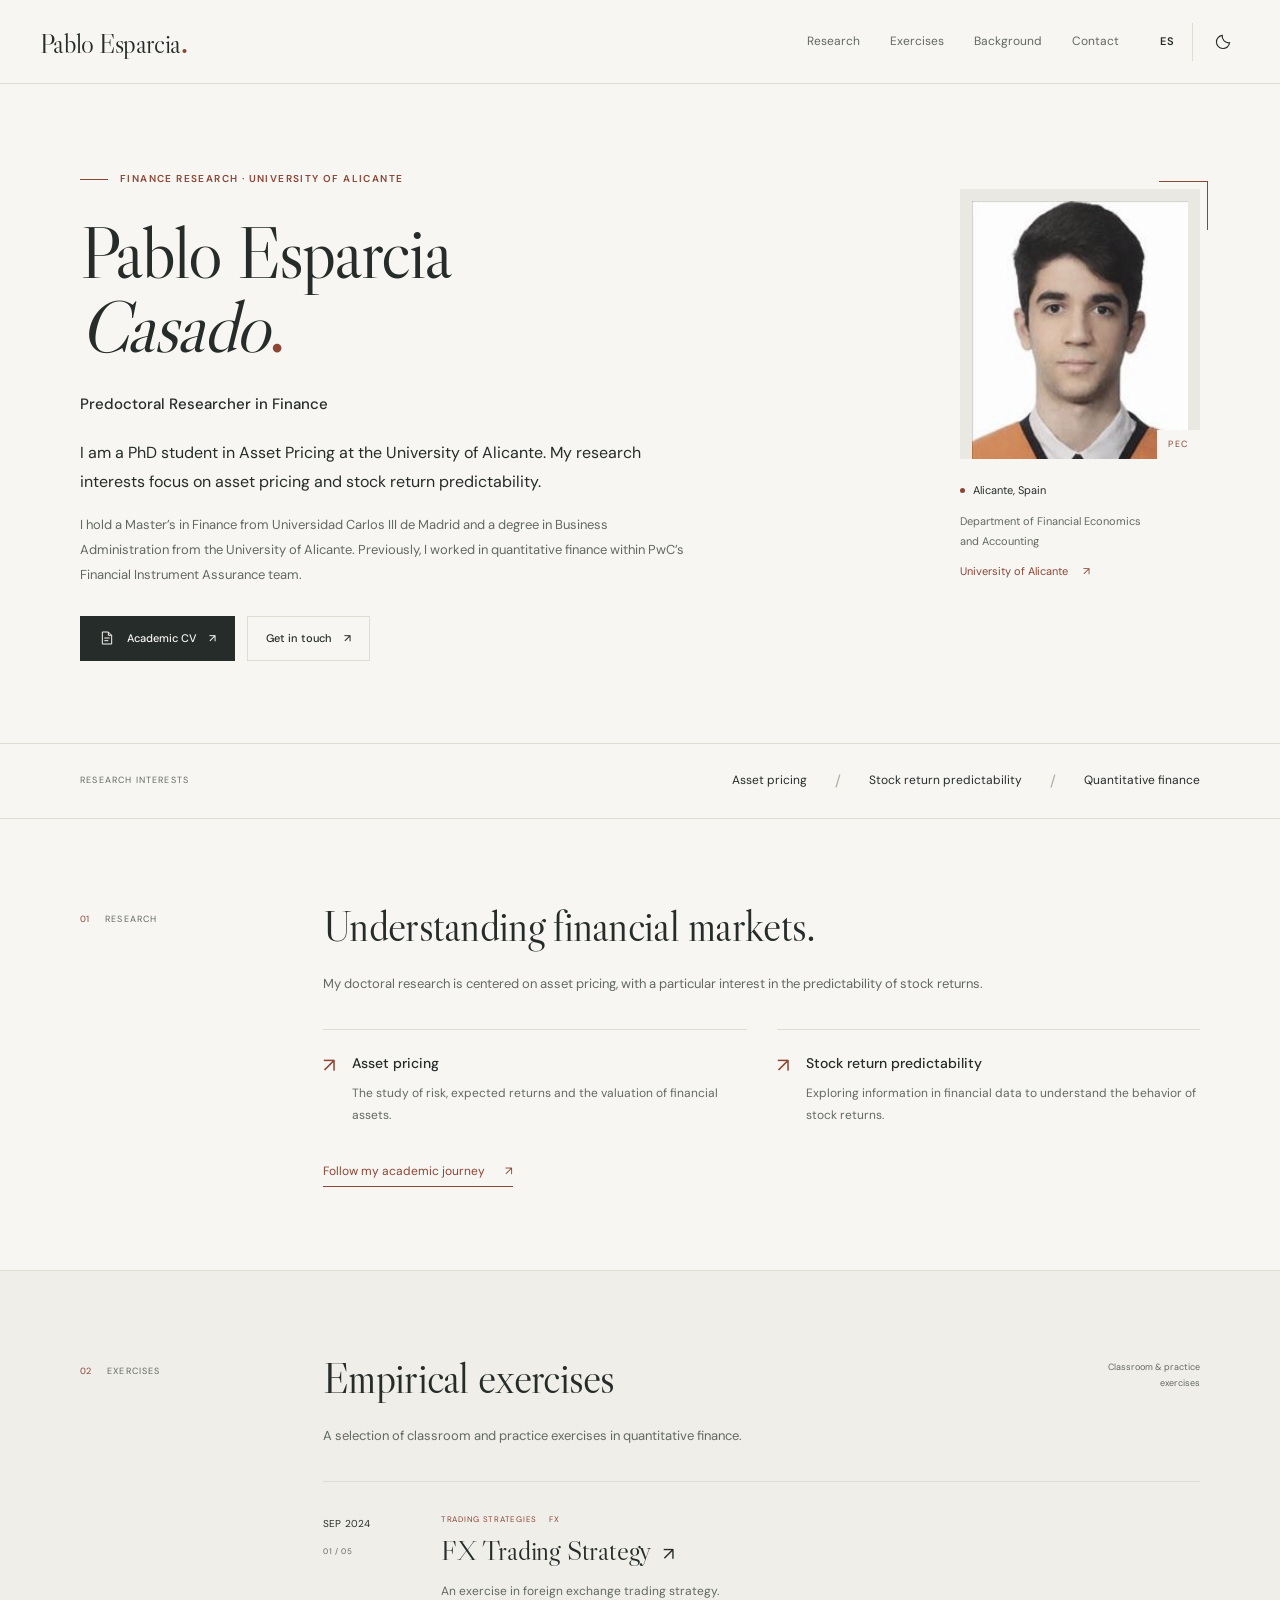
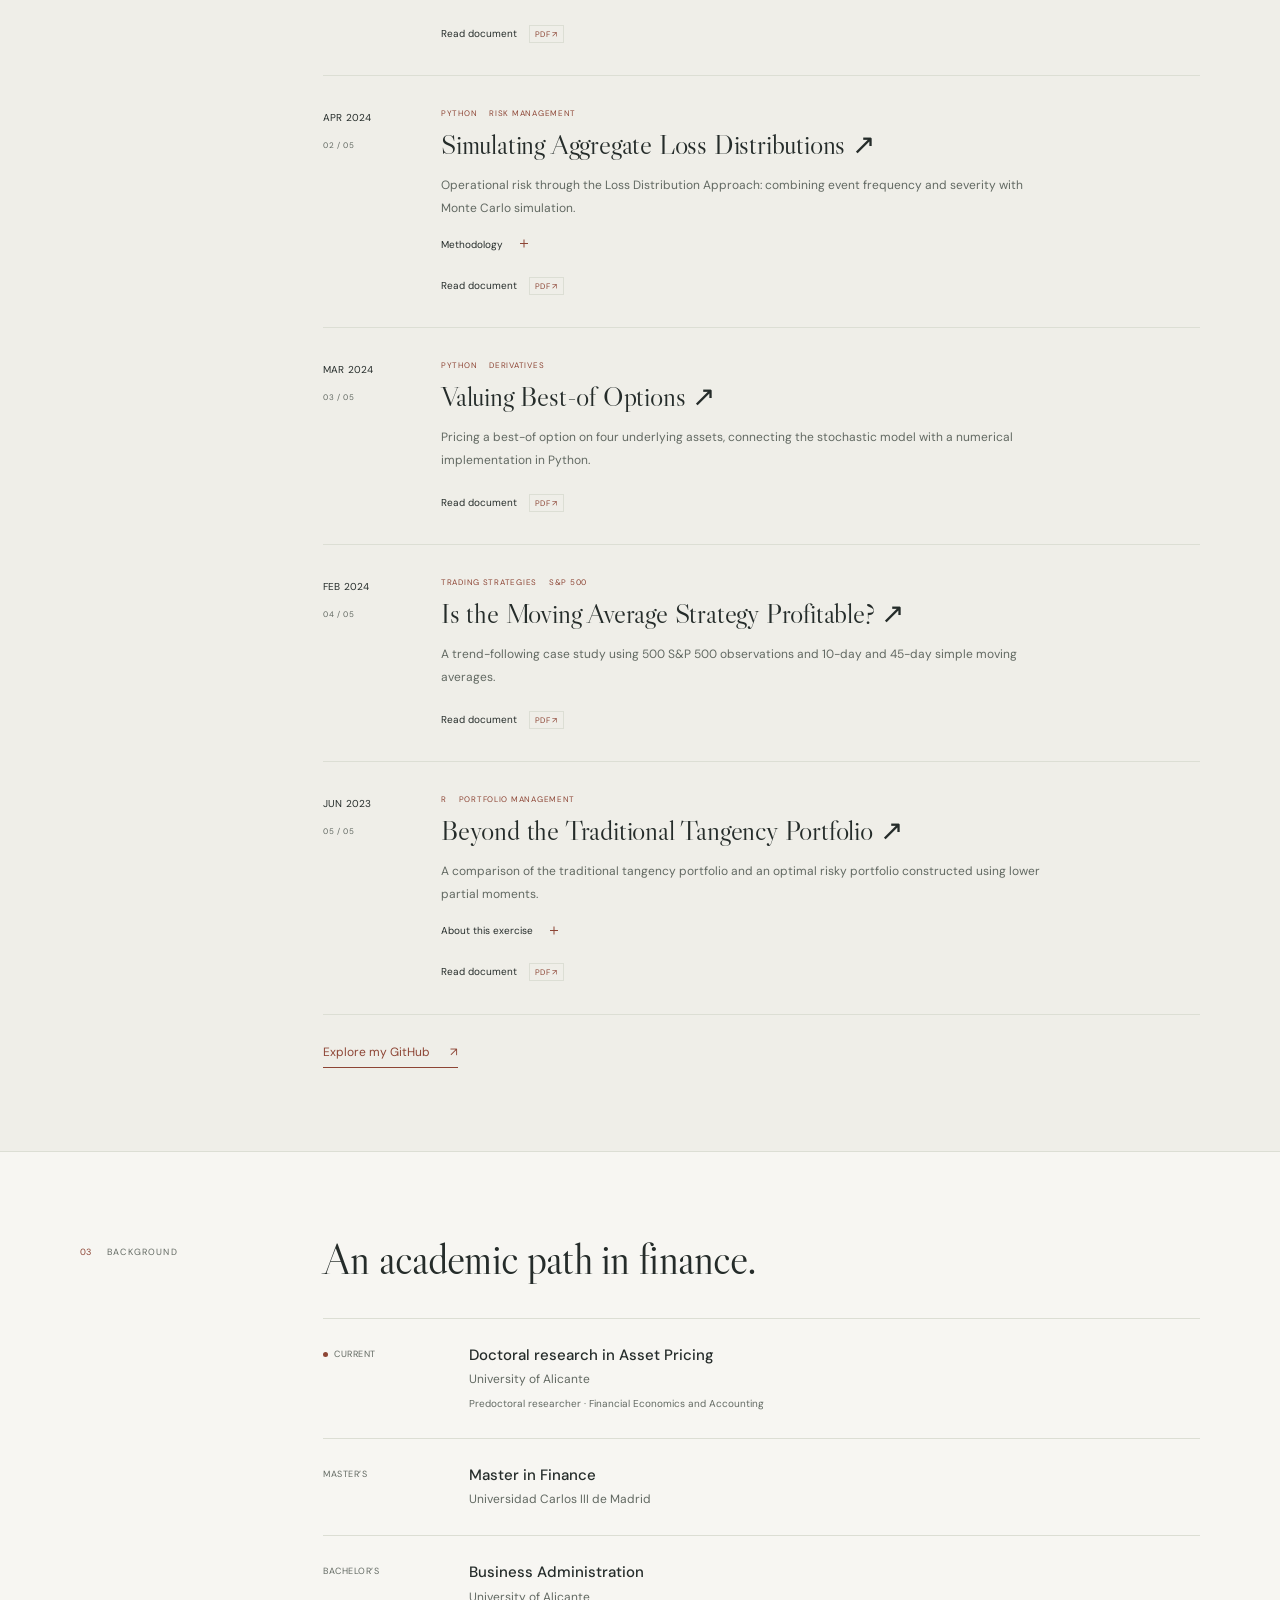
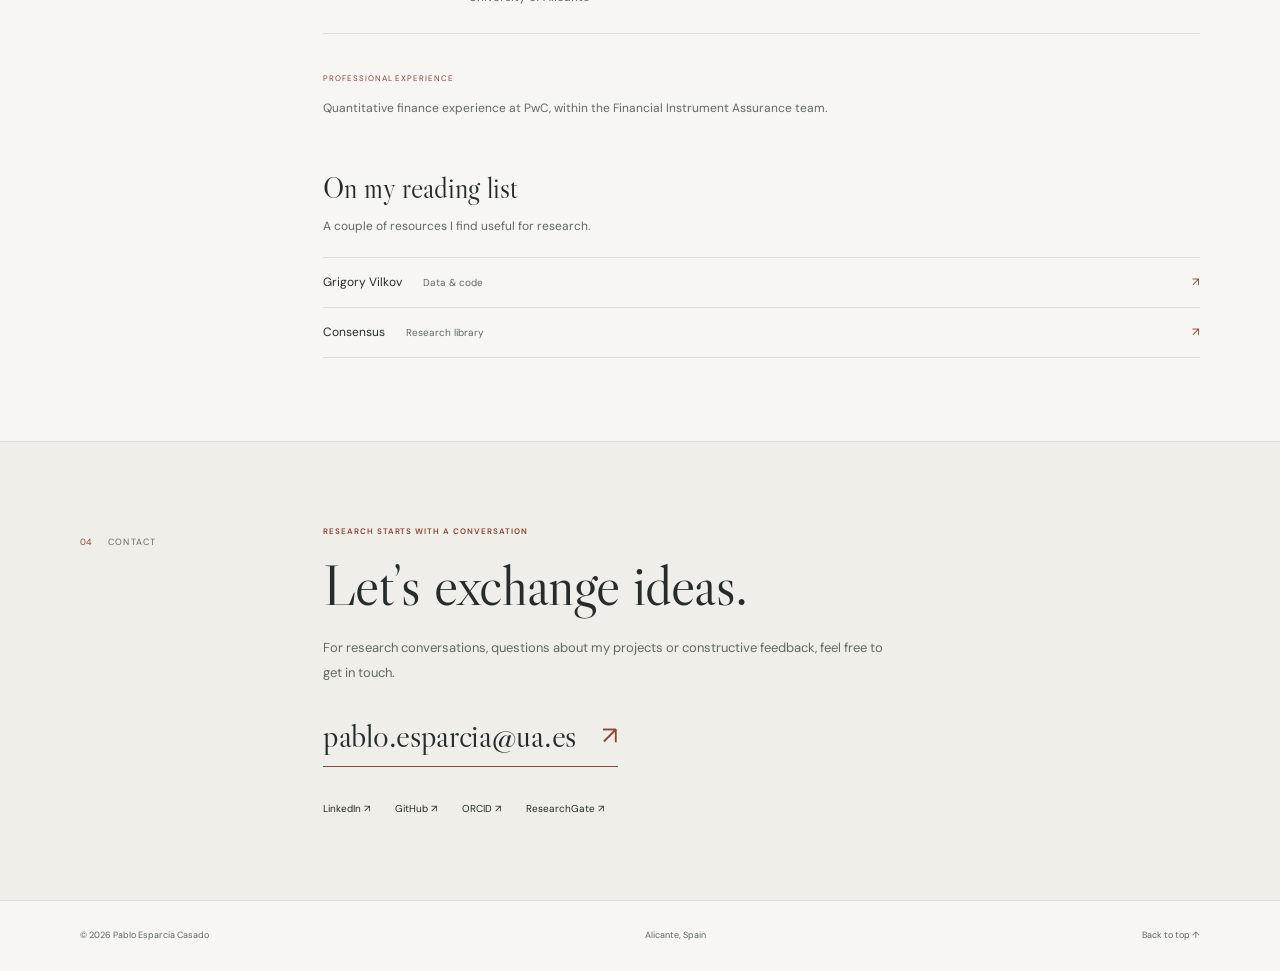
==== index.html @ 477e4de1 "Add academic website with empirical classroom and practice exercises" ====
<!doctype html>
<html lang="en">
<head>
  <meta charset="utf-8">
  <meta name="viewport" content="width=device-width, initial-scale=1">
  <meta name="theme-color" content="#f7f6f2">
  <title>Pablo Esparcia Casado · Finance Research</title>
  <meta name="description" content="Pablo Esparcia Casado, predoctoral researcher at the University of Alicante. Asset pricing, stock return predictability and quantitative finance.">
  <meta property="og:title" content="Pablo Esparcia Casado · Finance Research">
  <meta property="og:description" content="Research, empirical exercises and academic background in asset pricing and quantitative finance.">
  <meta property="og:type" content="website">
  <link rel="icon" href="./assets/favicon.svg" type="image/svg+xml">
  <link rel="stylesheet" href="./styles.css">
  <script src="./app.js" defer></script>
</head>
<body>
  <a class="skip-link" href="#main" data-i18n="skip">Skip to content</a>
  <header class="site-header">
    <div class="header-inner">
      <a class="wordmark" href="#about" aria-label="Pablo Esparcia Casado, home">Pablo Esparcia<span class="accent">.</span></a>
      <nav aria-label="Main navigation" class="desktop-nav">
        <a href="#research" data-i18n="navResearch">Research</a>
        <a href="#projects" data-i18n="navProjects">Exercises</a>
        <a href="#background" data-i18n="navBackground">Background</a>
        <a href="#contact" data-i18n="navContact">Contact</a>
      </nav>
      <div class="header-tools">
        <button class="language-button" id="language-toggle" type="button" aria-label="Cambiar a español">ES</button>
        <button class="theme-button" id="theme-toggle" type="button" aria-label="Switch to dark theme" aria-pressed="false"><svg viewBox="0 0 24 24" width="18" height="18" fill="none" stroke="currentColor" stroke-width="1.5" aria-hidden="true"><path d="M20.8 13a8.7 8.7 0 0 1-9.8-9.8A8.8 8.8 0 1 0 20.8 13Z"/></svg></button>
        <button class="menu-toggle" type="button" aria-expanded="false" aria-controls="mobile-nav" aria-label="Open navigation"><span></span><span></span></button>
      </div>
    </div>
    <nav class="mobile-nav" id="mobile-nav" aria-label="Mobile navigation" hidden>
      <a href="#research" data-i18n="navResearch">Research</a><a href="#projects" data-i18n="navProjects">Exercises</a><a href="#background" data-i18n="navBackground">Background</a><a href="#contact" data-i18n="navContact">Contact</a>
    </nav>
  </header>
  <main id="main">
    <section class="hero container" id="about" aria-labelledby="hero-title">
      <div class="hero-copy">
        <p class="eyebrow"><span class="tiny-line"></span><span data-i18n="heroLabel">FINANCE RESEARCH · UNIVERSITY OF ALICANTE</span></p>
        <h1 id="hero-title">Pablo Esparcia<br><em>Casado</em><span class="accent">.</span></h1>
        <p class="hero-role" data-i18n="heroRole">Predoctoral Researcher in Finance</p>
        <p class="hero-intro" data-i18n="heroIntro">I am a PhD student in Asset Pricing at the University of Alicante. My research interests focus on asset pricing and stock return predictability.</p>
        <p class="hero-secondary" data-i18n="heroSecondary">I hold a Master’s in Finance from Universidad Carlos III de Madrid and a degree in Business Administration from the University of Alicante. Previously, I worked in quantitative finance within PwC’s Financial Instrument Assurance team.</p>
        <div class="hero-actions">
          <a class="button button-primary" href="./cv.html"><svg viewBox="0 0 24 24" width="16" height="16" fill="none" stroke="currentColor" stroke-width="1.5" aria-hidden="true"><path d="M14 3H5v18h14V8Z"/><path d="M14 3v5h5M8 12h8M8 16h6"/></svg><span data-i18n="cvButton">Academic CV</span><span aria-hidden="true">↗</span></a>
          <a class="button button-outline" href="mailto:pablo.esparcia@ua.es"><span data-i18n="emailButton">Get in touch</span><span aria-hidden="true">↗</span></a>
        </div>
      </div>
      <aside class="hero-profile" aria-label="Profile photograph and affiliation">
        <div class="portrait-frame"><img src="./assets/portrait.jpg" alt="Pablo Esparcia Casado" width="197" height="240" fetchpriority="high"><span class="portrait-corner" aria-hidden="true">PEC</span></div>
        <div class="profile-caption"><span class="location-dot" aria-hidden="true"></span><span data-i18n="location">Alicante, Spain</span></div>
        <p class="affiliation" data-i18n="affiliation">Department of Financial Economics<br>and Accounting</p>
        <a class="text-link institution" href="https://cvnet.cpd.ua.es/curriculum-breve/en/esparcia-casado-pablo/363036" target="_blank" rel="noopener noreferrer"><span data-i18n="university">University of Alicante</span> <span aria-hidden="true">↗</span></a>
      </aside>
    </section>
    <div class="interest-strip"><div class="container interests"><span class="strip-label" data-i18n="interestsLabel">RESEARCH INTERESTS</span><span data-i18n="interestOne">Asset pricing</span><span class="strip-divider" aria-hidden="true">/</span><span data-i18n="interestTwo">Stock return predictability</span><span class="strip-divider" aria-hidden="true">/</span><span data-i18n="interestThree">Quantitative finance</span></div></div>
    <section class="section container research-section" id="research" aria-labelledby="research-title">
      <div class="section-label"><span class="section-number">01</span><span data-i18n="researchLabel">RESEARCH</span></div>
      <div class="section-content">
        <h2 id="research-title" data-i18n="researchTitle">Understanding financial markets.</h2>
        <p class="section-lead" data-i18n="researchLead">My doctoral research is centered on asset pricing, with a particular interest in the predictability of stock returns.</p>
        <div class="research-topics">
          <article class="research-topic"><span class="topic-mark" aria-hidden="true">↗</span><div><h3 data-i18n="topicOneTitle">Asset pricing</h3><p data-i18n="topicOneText">The study of risk, expected returns and the valuation of financial assets.</p></div></article>
          <article class="research-topic"><span class="topic-mark" aria-hidden="true">↗</span><div><h3 data-i18n="topicTwoTitle">Stock return predictability</h3><p data-i18n="topicTwoText">Exploring information in financial data to understand the behavior of stock returns.</p></div></article>
        </div>
        <a class="text-link" href="https://www.linkedin.com/in/pablo-esparcia-casado/" target="_blank" rel="noopener noreferrer"><span data-i18n="followResearch">Follow my academic journey</span><span aria-hidden="true">↗</span></a>
      </div>
    </section>
    <section class="projects-shell" id="projects" aria-labelledby="projects-title">
      <div class="container section projects-section">
        <div class="section-label"><span class="section-number">02</span><span data-i18n="projectsLabel">EXERCISES</span></div>
        <div class="section-content">
          <div class="section-heading-row"><h2 id="projects-title" data-i18n="projectsTitle">Empirical exercises</h2><span class="small-note" data-i18n="projectsNote">Classroom & practice exercises</span></div>
          <p class="section-lead" data-i18n="projectsLead">A selection of classroom and practice exercises in quantitative finance.</p>
          <div class="project-list">
            <article class="project"><div class="project-date"><span data-i18n="dateFX">SEP 2024</span><span class="project-index">01 / 05</span></div><div class="project-main"><div class="project-tags"><span data-i18n="tagTrading">TRADING STRATEGIES</span><span>FX</span></div><h3><a href="https://drive.google.com/file/d/10J1_HlsElLhtGT2v-9oxgWZTy1r8JLSd/view" target="_blank" rel="noopener noreferrer">FX Trading Strategy <span aria-hidden="true">↗</span></a></h3><p data-i18n="fxSummary">An exercise in foreign exchange trading strategy.</p><a class="project-document" href="https://drive.google.com/file/d/10J1_HlsElLhtGT2v-9oxgWZTy1r8JLSd/view" target="_blank" rel="noopener noreferrer"><span data-i18n="readDocument">Read document</span> <span class="file-type">PDF ↗</span></a></div></article>
            <article class="project"><div class="project-date"><span data-i18n="dateLDA">APR 2024</span><span class="project-index">02 / 05</span></div><div class="project-main"><div class="project-tags"><span>PYTHON</span><span data-i18n="tagRisk">RISK MANAGEMENT</span></div><h3><a href="https://drive.google.com/file/d/1f4vTjGEbtCYGoeqPgsydUp_hLyZ63HHM/view" target="_blank" rel="noopener noreferrer" data-i18n="ldaTitle">Simulating Aggregate Loss Distributions ↗</a></h3><p data-i18n="ldaSummary">Operational risk through the Loss Distribution Approach: combining event frequency and severity with Monte Carlo simulation.</p><details><summary><span data-i18n="methodology">Methodology</span><span class="details-sign" aria-hidden="true"></span></summary><p data-i18n="ldaDetail">Event frequency is modeled with a Poisson distribution and severity with a log-normal distribution. Iterative sampling combines both components to simulate aggregate operational losses.</p></details><a class="project-document" href="https://drive.google.com/file/d/1f4vTjGEbtCYGoeqPgsydUp_hLyZ63HHM/view" target="_blank" rel="noopener noreferrer"><span data-i18n="readDocument">Read document</span> <span class="file-type">PDF ↗</span></a></div></article>
            <article class="project"><div class="project-date"><span data-i18n="dateOptions">MAR 2024</span><span class="project-index">03 / 05</span></div><div class="project-main"><div class="project-tags"><span>PYTHON</span><span data-i18n="tagDerivatives">DERIVATIVES</span></div><h3><a href="https://drive.google.com/file/d/1Fa9J6c813F-ZqdMe4EwMGfguNzTHk10T/view" target="_blank" rel="noopener noreferrer" data-i18n="optionsTitle">Valuing Best-of Options ↗</a></h3><p data-i18n="optionsSummary">Pricing a best-of option on four underlying assets, connecting the stochastic model with a numerical implementation in Python.</p><a class="project-document" href="https://drive.google.com/file/d/1Fa9J6c813F-ZqdMe4EwMGfguNzTHk10T/view" target="_blank" rel="noopener noreferrer"><span data-i18n="readDocument">Read document</span> <span class="file-type">PDF ↗</span></a></div></article>
            <article class="project"><div class="project-date"><span data-i18n="dateMA">FEB 2024</span><span class="project-index">04 / 05</span></div><div class="project-main"><div class="project-tags"><span data-i18n="tagTrading">TRADING STRATEGIES</span><span>S&P 500</span></div><h3><a href="https://drive.google.com/file/d/15zhhGzd-mCtsFXoQGJC7nUw7oywAeHFM/view" target="_blank" rel="noopener noreferrer" data-i18n="maTitle">Is the Moving Average Strategy Profitable? ↗</a></h3><p data-i18n="maSummary">A trend-following case study using 500 S&P 500 observations and 10-day and 45-day simple moving averages.</p><a class="project-document" href="https://drive.google.com/file/d/15zhhGzd-mCtsFXoQGJC7nUw7oywAeHFM/view" target="_blank" rel="noopener noreferrer"><span data-i18n="readDocument">Read document</span> <span class="file-type">PDF ↗</span></a></div></article>
            <article class="project"><div class="project-date"><span data-i18n="datePortfolio">JUN 2023</span><span class="project-index">05 / 05</span></div><div class="project-main"><div class="project-tags"><span>R</span><span data-i18n="tagPortfolio">PORTFOLIO MANAGEMENT</span></div><h3><a href="https://drive.google.com/file/d/14YtubH1dYbh2soEjHywLzYvM2F-Ze6B-/view" target="_blank" rel="noopener noreferrer" data-i18n="portfolioTitle">Beyond the Traditional Tangency Portfolio ↗</a></h3><p data-i18n="portfolioSummary">A comparison of the traditional tangency portfolio and an optimal risky portfolio constructed using lower partial moments.</p><details><summary><span data-i18n="aboutProject">About this exercise</span><span class="details-sign" aria-hidden="true"></span></summary><p data-i18n="portfolioDetail">An excerpt from section 4 of my undergraduate dissertation, written in Spanish, including part of the implementation in R.</p></details><a class="project-document" href="https://drive.google.com/file/d/14YtubH1dYbh2soEjHywLzYvM2F-Ze6B-/view" target="_blank" rel="noopener noreferrer"><span data-i18n="readDocument">Read document</span> <span class="file-type">PDF ↗</span></a></div></article>
          </div>
          <a class="text-link github-projects" href="https://github.com/Pabloesparciacasado" target="_blank" rel="noopener noreferrer"><span data-i18n="exploreGithub">Explore my GitHub</span><span aria-hidden="true">↗</span></a>
        </div>
      </div>
    </section>
    <section class="section container" id="background" aria-labelledby="background-title">
      <div class="section-label"><span class="section-number">03</span><span data-i18n="backgroundLabel">BACKGROUND</span></div>
      <div class="section-content">
        <h2 id="background-title" data-i18n="backgroundTitle">An academic path in finance.</h2>
        <div class="education-list">
          <article class="education-row"><div class="education-marker"><span class="current-dot" aria-hidden="true"></span><span data-i18n="current">CURRENT</span></div><div><h3 data-i18n="phdTitle">Doctoral research in Asset Pricing</h3><p data-i18n="university">University of Alicante</p><span class="education-note" data-i18n="phdNote">Predoctoral researcher · Financial Economics and Accounting</span></div></article>
          <article class="education-row"><div class="education-marker" data-i18n="mastersLabel">MASTER’S</div><div><h3 data-i18n="mastersTitle">Master in Finance</h3><p>Universidad Carlos III de Madrid</p></div></article>
          <article class="education-row"><div class="education-marker" data-i18n="bachelorsLabel">BACHELOR’S</div><div><h3 data-i18n="bachelorsTitle">Business Administration</h3><p data-i18n="university">University of Alicante</p></div></article>
        </div>
        <div class="experience-note"><span class="small-overline" data-i18n="experienceLabel">PROFESSIONAL EXPERIENCE</span><p data-i18n="experienceText">Quantitative finance experience at PwC, within the Financial Instrument Assurance team.</p></div>
        <div class="resources"><h3 data-i18n="resourcesTitle">On my reading list</h3><p data-i18n="resourcesText">A couple of resources I find useful for research.</p><a class="resource-row" href="https://www.vilkov.net/data-code.html" target="_blank" rel="noopener noreferrer"><span>Grigory Vilkov <small data-i18n="vilkov">Data & code</small></span><span aria-hidden="true">↗</span></a><a class="resource-row" href="https://consensus.app/library/" target="_blank" rel="noopener noreferrer"><span>Consensus <small data-i18n="consensus">Research library</small></span><span aria-hidden="true">↗</span></a></div>
      </div>
    </section>
    <section class="contact-shell" id="contact" aria-labelledby="contact-title"><div class="section container contact-section">
      <div class="section-label"><span class="section-number">04</span><span data-i18n="contactLabel">CONTACT</span></div>
      <div class="section-content"><p class="eyebrow" data-i18n="contactEyebrow">RESEARCH STARTS WITH A CONVERSATION</p><h2 id="contact-title" data-i18n="contactTitle">Let’s exchange ideas.</h2><p class="section-lead" data-i18n="contactLead">For research conversations, questions about my projects or constructive feedback, feel free to get in touch.</p><a class="email-link" href="mailto:pablo.esparcia@ua.es">pablo.esparcia@ua.es <span aria-hidden="true">↗</span></a><div class="social-links"><a href="https://www.linkedin.com/in/pablo-esparcia-casado/" target="_blank" rel="noopener noreferrer">LinkedIn ↗</a><a href="https://github.com/Pabloesparciacasado" target="_blank" rel="noopener noreferrer">GitHub ↗</a><a href="https://orcid.org/0000-0002-2571-3491" target="_blank" rel="noopener noreferrer">ORCID ↗</a><a href="https://www.researchgate.net/profile/Pablo-Esparcia-Casado-2" target="_blank" rel="noopener noreferrer">ResearchGate ↗</a></div></div>
    </div></section>
  </main>
  <footer class="site-footer container"><p>© <span id="year">2026</span> Pablo Esparcia Casado</p><p data-i18n="footerLocation">Alicante, Spain</p><a href="#about" data-i18n="backToTop">Back to top ↑</a></footer>
</body>
</html>
---- styles.css ----
@import url('https://fonts.googleapis.com/css2?family=DM+Sans:wght@400;450;500;550;600;650;700&family=Libre+Caslon+Display&display=swap');
:root{--paper:#f7f6f2;--surface:#efeee8;--ink:#252c2a;--muted:#626962;--accent:#8d4535;--line:#dcded4;--header:rgba(247,246,242,.94);--serif:'Libre Caslon Display',Georgia,'Times New Roman',serif;--sans:'DM Sans',Arial,sans-serif;--focus:#9d513d;color-scheme:light}
*{box-sizing:border-box}html{scroll-behavior:smooth;scroll-padding-top:105px}body{margin:0;background:var(--paper);color:var(--ink);font-family:var(--sans);font-size:15px;line-height:1.75;-webkit-font-smoothing:antialiased}a{color:inherit;text-decoration:none}button{font:inherit;color:inherit}button,a,summary{-webkit-tap-highlight-color:transparent}a,button,summary{touch-action:manipulation}a:focus-visible,button:focus-visible,summary:focus-visible{outline:2px solid var(--focus);outline-offset:6px}img{max-width:100%;display:block}button{cursor:pointer}::selection{background:#d8b5a8;color:#252c2a}.container{width:min(1120px,calc(100% - 112px));margin-inline:auto}.accent{color:var(--accent)}.skip-link{position:fixed;z-index:100;top:-100px;left:24px;padding:10px 16px;background:var(--ink);color:var(--paper)}.skip-link:focus{top:10px}.site-header{position:sticky;top:0;z-index:20;border-bottom:1px solid var(--line);background:var(--header);backdrop-filter:blur(14px)}.header-inner{width:min(1232px,calc(100% - 80px));height:83px;margin:auto;display:flex;align-items:center;gap:35px}.wordmark{font-family:var(--serif);font-size:27px;letter-spacing:-.7px;line-height:1.1;white-space:nowrap}.wordmark .accent{font-family:Georgia,serif;font-size:34px}.desktop-nav{margin-left:auto;display:flex;align-items:center;gap:30px}.desktop-nav a{font-size:12px;color:var(--muted);position:relative}.desktop-nav a:hover,.desktop-nav a.active{color:var(--accent)}.desktop-nav a.active:after{position:absolute;bottom:-7px;left:0;right:0;content:'';height:1px;background:var(--accent)}.header-tools{display:flex;gap:12px;align-items:center}.language-button,.theme-button{border:0;background:transparent;display:grid;place-items:center;min-width:35px;min-height:38px}.language-button{font-size:11px;font-weight:600;letter-spacing:.08em;border-right:1px solid var(--line);padding-right:17px}.theme-button{padding:6px}.menu-toggle,.mobile-nav{display:none}.hero{display:grid;grid-template-columns:minmax(0,1fr) 240px;gap:94px;align-items:start;padding-top:87px;padding-bottom:82px}.eyebrow{font-size:10px;font-weight:600;letter-spacing:.14em;line-height:1.6;display:flex;align-items:center;gap:12px;color:var(--accent);margin:0 0 29px}.tiny-line{width:28px;height:1px;background:var(--accent);flex-shrink:0}h1,h2,h3,p{margin-top:0}h1,h2,h3{font-weight:400}h1{font-family:var(--serif);font-size:clamp(56px,5.7vw,79px);letter-spacing:-2px;line-height:1.01;margin:0 0 27px}h1 em{font-weight:400}h1 .accent{font-family:Georgia,serif}.hero-role{font-size:15px;font-weight:500;margin-bottom:20px}.hero-intro{font-size:16px;line-height:1.85;max-width:625px;margin-bottom:15px}.hero-secondary{font-size:13px;line-height:1.95;color:var(--muted);max-width:615px;margin-bottom:28px}.hero-actions{display:flex;gap:12px;flex-wrap:wrap}.button{display:inline-flex;align-items:center;justify-content:center;gap:12px;min-height:45px;padding:10px 18px;font-size:11px;font-weight:500;border:1px solid var(--ink);transition:background .2s,color .2s,transform .2s}.button:hover{transform:translateY(-2px)}.button-primary{background:var(--ink);color:var(--paper)}.button-primary:hover{background:var(--accent);border-color:var(--accent)}.button-outline{border-color:var(--line)}.button-outline:hover{border-color:var(--accent);color:var(--accent)}.hero-profile{padding-top:18px}.portrait-frame{position:relative;background:#e9e8e2;padding:12px 12px 0;margin-bottom:22px;max-width:240px}.portrait-frame:before{content:'';position:absolute;top:-8px;right:-8px;width:48px;height:48px;border-top:1px solid var(--accent);border-right:1px solid var(--accent)}.portrait-frame img{width:100%;height:258px;object-fit:cover;object-position:center top;filter:saturate(.65)}.portrait-corner{position:absolute;bottom:-1px;right:0;letter-spacing:.17em;font-size:9px;padding:7px 11px;background:var(--paper);color:var(--accent)}.profile-caption{display:flex;gap:8px;align-items:center;font-size:11px;margin-bottom:12px}.location-dot{width:5px;height:5px;border-radius:50%;background:var(--accent)}.affiliation{font-size:11px;line-height:1.8;color:var(--muted);margin:0 0 5px}.text-link{display:inline-flex;align-items:center;gap:20px;font-size:12px;border-bottom:1px solid var(--accent);padding-bottom:4px;color:var(--accent)}.text-link:hover{color:var(--ink);border-color:var(--ink)}.institution{font-size:11px;gap:15px;border:0;padding:0}.interest-strip{border-top:1px solid var(--line);border-bottom:1px solid var(--line)}.interests{display:flex;align-items:center;gap:28px;min-height:74px;font-size:12px}.strip-label{font-size:9px;letter-spacing:.13em;color:var(--muted);margin-right:auto}.strip-divider{color:#a9afa4;font-size:15px}.section{display:grid;grid-template-columns:205px minmax(0,1fr);gap:38px;padding-block:83px}.section-label{font-size:9px;letter-spacing:.13em;display:flex;gap:16px;align-items:flex-start;padding-top:10px;line-height:1.6;color:var(--muted)}.section-number{color:var(--accent);letter-spacing:0}.section-content h2{font-family:var(--serif);font-size:43px;letter-spacing:-.7px;line-height:1.12;margin:0 0 22px}.section-lead{font-size:13px;color:var(--muted);line-height:1.9;max-width:670px;margin-bottom:32px}.research-topics{display:grid;grid-template-columns:1fr 1fr;gap:30px;margin-bottom:30px}.research-topic{border-top:1px solid var(--line);padding-top:23px;display:flex;gap:16px}.topic-mark{color:var(--accent);font-size:20px;line-height:1.2}.research-topic h3{font-size:14px;font-weight:500;margin-bottom:8px;line-height:1.5}.research-topic p{font-size:12px;color:var(--muted);line-height:1.9;margin:0}.projects-shell{background:var(--surface);border-top:1px solid var(--line);border-bottom:1px solid var(--line)}.section-heading-row{display:flex;align-items:start;gap:24px;justify-content:space-between}.section-heading-row h2{max-width:450px}.small-note{font-size:9px;line-height:1.7;color:var(--muted);max-width:110px;text-align:right;padding-top:6px}.project-list{border-top:1px solid var(--line)}.project{display:grid;grid-template-columns:90px minmax(0,1fr);gap:28px;padding:30px 0;border-bottom:1px solid var(--line)}.project-date{display:flex;flex-direction:column;font-size:10px;padding-top:3px;letter-spacing:.02em;gap:11px}.project-index{font-size:8px;color:var(--muted);letter-spacing:.08em}.project-tags{display:flex;flex-wrap:wrap;gap:12px;font-size:8px;letter-spacing:.09em;color:var(--accent);margin-bottom:7px}.project h3{font-family:var(--serif);font-size:28px;line-height:1.25;margin-bottom:12px;letter-spacing:-.2px}.project h3 a{transition:color .15s}.project h3 a:hover{color:var(--accent)}.project h3 a span{font-family:var(--sans);font-size:18px;white-space:nowrap;padding-left:5px}.project p{font-size:12px;color:var(--muted);line-height:1.9;margin-bottom:16px;max-width:620px}.project-document{font-size:10px;display:inline-flex;gap:12px;align-items:center}.project-document:hover{color:var(--accent)}.file-type{color:var(--accent);font-size:8px;border:1px solid var(--line);line-height:1.5;padding:2px 5px;letter-spacing:.04em}details{margin:0 0 18px;max-width:620px}summary{display:flex;gap:15px;align-items:center;cursor:pointer;font-size:10px;width:fit-content;list-style:none}summary::-webkit-details-marker{display:none}.details-sign{height:12px;width:12px;position:relative;color:var(--accent)}.details-sign:before,.details-sign:after{content:'';position:absolute;background:currentColor;left:2px;right:2px;top:5px;height:1px}.details-sign:after{transform:rotate(90deg)}details[open] .details-sign:after{transform:rotate(0)}details p{margin:12px 0 0!important;border-left:1px solid var(--accent);padding-left:15px}.github-projects{margin-top:27px}.education-list{margin-top:35px;border-top:1px solid var(--line)}.education-row{display:grid;grid-template-columns:122px 1fr;gap:24px;border-bottom:1px solid var(--line);padding:25px 0}.education-marker{font-size:9px;letter-spacing:.06em;padding-top:3px;color:var(--muted);display:flex;align-items:baseline;gap:6px}.current-dot{width:5px;height:5px;display:inline-block;background:var(--accent);border-radius:50%;flex-shrink:0}.education-row h3{font-size:15px;font-weight:500;line-height:1.5;margin-bottom:3px}.education-row p{font-size:12px;color:var(--muted);margin-bottom:0}.education-note{font-size:10px;color:var(--muted);display:block;margin-top:5px}.experience-note{margin:29px 0 50px}.small-overline{font-size:8px;letter-spacing:.12em;color:var(--accent)}.experience-note p{font-size:12px;color:var(--muted);line-height:1.9;margin:8px 0 0}.resources h3{font-family:var(--serif);font-size:29px;margin-bottom:9px;line-height:1.3}.resources>p{font-size:12px;color:var(--muted);margin-bottom:20px}.resource-row{display:flex;align-items:center;justify-content:space-between;padding:14px 0;border-top:1px solid var(--line);font-size:12px}.resource-row:last-child{border-bottom:1px solid var(--line)}.resource-row small{color:var(--muted);font-size:10px;margin-left:18px}.resource-row>span:last-child{color:var(--accent)}.resource-row:hover{color:var(--accent)}.contact-shell{border-block:1px solid var(--line);background:var(--surface)}.contact-section .eyebrow{font-size:8px;letter-spacing:.12em;margin:0 0 16px}.contact-section h2{font-size:57px;margin-bottom:18px}.contact-section .section-lead{max-width:560px;margin-bottom:26px}.email-link{font-family:var(--serif);font-size:33px;line-height:1.5;letter-spacing:-.3px;border-bottom:1px solid var(--accent);padding-bottom:5px;display:inline-flex;gap:26px;align-items:center}.email-link span{color:var(--accent);font-family:var(--sans);font-size:25px}.email-link:hover{color:var(--accent)}.social-links{display:flex;flex-wrap:wrap;gap:25px;margin-top:33px;font-size:10px}.social-links a:hover{color:var(--accent)}.site-footer{display:flex;justify-content:space-between;align-items:center;padding-block:27px;color:var(--muted);font-size:9px;gap:20px}.site-footer p{margin:0}.site-footer a:hover{color:var(--accent)}
body[data-theme="dark"]{--paper:#1c2422;--surface:#222d29;--ink:#eeeee5;--muted:#b0b9af;--accent:#dda48c;--line:#3b4740;--header:rgba(28,36,34,.94);--focus:#dda48c;color-scheme:dark}body[data-theme="dark"] .portrait-frame{background:#384039}body[data-theme="dark"] .portrait-frame img{filter:saturate(.65) brightness(.9)}
@media(min-width:1450px){.hero{padding-top:105px;padding-bottom:100px}}
@media(max-width:1050px){.container{width:calc(100% - 80px)}.hero{gap:50px;grid-template-columns:1fr 210px}.portrait-frame img{height:232px}.desktop-nav{gap:22px}.header-inner{gap:24px}.section{grid-template-columns:155px 1fr;gap:25px}.interests{gap:18px}.strip-label{margin-right:15px}.section-content h2{font-size:39px}.section-heading-row{display:block}.small-note{display:block;max-width:none;text-align:left;margin-top:-12px;margin-bottom:20px}}
@media(max-width:760px){html{scroll-padding-top:95px}.container{width:calc(100% - 44px)}.header-inner{width:calc(100% - 44px);height:72px;gap:14px}.wordmark{font-size:25px}.desktop-nav{display:none}.header-tools{margin-left:auto;gap:7px}.theme-button{min-width:30px}.language-button{padding-right:11px}.menu-toggle{display:flex;width:32px;height:40px;padding:10px 4px;border:0;background:none;flex-direction:column;justify-content:center;gap:5px}.menu-toggle span{width:22px;height:1px;background:var(--ink);transition:transform .2s}.menu-toggle[aria-expanded="true"] span:first-child{transform:translateY(3px) rotate(45deg)}.menu-toggle[aria-expanded="true"] span:last-child{transform:translateY(-3px) rotate(-45deg)}.mobile-nav:not([hidden]){display:flex;flex-direction:column;padding:8px 22px 20px;gap:5px;border-top:1px solid var(--line)}.mobile-nav a{padding:6px 0;font-size:13px}.hero{padding-top:49px;padding-bottom:43px;gap:32px;grid-template-columns:minmax(0,1fr) 150px}.hero .eyebrow{font-size:8px;letter-spacing:.08em;margin-bottom:23px;gap:9px;grid-column:1/-1}.tiny-line{width:18px}h1{font-size:55px;letter-spacing:-1.5px;margin-bottom:23px}.hero-copy{display:contents}.hero h1{grid-column:1;grid-row:2}.hero-role{grid-column:1/-1;grid-row:3;margin-bottom:0;font-size:14px}.hero-intro{grid-column:1/-1;grid-row:4;font-size:15px;margin:0}.hero-secondary{grid-column:1/-1;grid-row:5;margin:0;font-size:12px}.hero-actions{grid-column:1/-1;grid-row:6}.hero-profile{grid-column:2;grid-row:2;align-self:start;padding:0;margin-top:-5px}.portrait-frame{padding:7px 7px 0;margin-bottom:12px}.portrait-frame img{height:166px}.portrait-corner{font-size:7px;padding:4px 7px}.profile-caption{font-size:9px;margin-bottom:0}.hero-profile .affiliation,.hero-profile .institution{display:none}.hero{row-gap:20px}.hero h1{align-self:center}.interests{flex-wrap:wrap;gap:8px 14px;padding-block:20px;font-size:11px}.strip-label{width:100%;font-size:8px;margin-bottom:4px}.section{grid-template-columns:1fr;gap:24px;padding-block:51px}.section-label{padding:0;gap:12px;font-size:9px}.section-content h2{font-size:36px;margin-bottom:19px}.section-lead{font-size:12px;margin-bottom:26px}.research-topics{gap:23px;margin-bottom:26px}.research-topic{gap:10px;padding-top:18px}.research-topic h3{font-size:13px}.research-topic p{font-size:11px}.small-note{font-size:9px;margin-top:-6px}.project{grid-template-columns:66px minmax(0,1fr);gap:15px;padding-block:25px}.project-date{font-size:9px}.project h3{font-size:25px}.project-tags{font-size:7px;gap:8px}.project p{font-size:11px}.education-row{grid-template-columns:90px 1fr;gap:12px;padding-block:22px}.education-row h3{font-size:14px}.education-marker{font-size:8px}.education-note{font-size:9px}.resources h3{font-size:28px}.contact-section h2{font-size:43px}.email-link{font-size:28px;gap:18px}.social-links{font-size:10px;gap:22px}.site-footer{flex-wrap:wrap;padding-block:22px;font-size:8px;gap:12px}.site-footer p:nth-child(2){display:none}.button{min-height:45px}.resource-row small{margin-left:9px}}
@media(max-width:390px){.hero{grid-template-columns:minmax(0,1fr) 115px;column-gap:14px}h1{font-size:46px}.portrait-frame img{height:133px}.wordmark{font-size:23px}.header-tools{gap:2px}.header-inner{gap:5px}.language-button{min-width:29px}.email-link{font-size:24px;gap:12px}.research-topics{grid-template-columns:1fr}.project{grid-template-columns:57px minmax(0,1fr);gap:12px}.project h3{font-size:23px}}
@media(prefers-reduced-motion:reduce){html{scroll-behavior:auto}*{transition:none!important}}
@media print{.site-header,.hero-actions,.language-button,.theme-button,.menu-toggle,.skip-link{display:none}body{background:white;color:black;font-size:11px}.container{width:100%}.hero{padding-top:0;gap:40px}.section{padding-block:30px;break-inside:avoid}.project{break-inside:avoid}.interest-strip,.contact-shell,.projects-shell{background:none}.site-footer{padding-block:15px}}
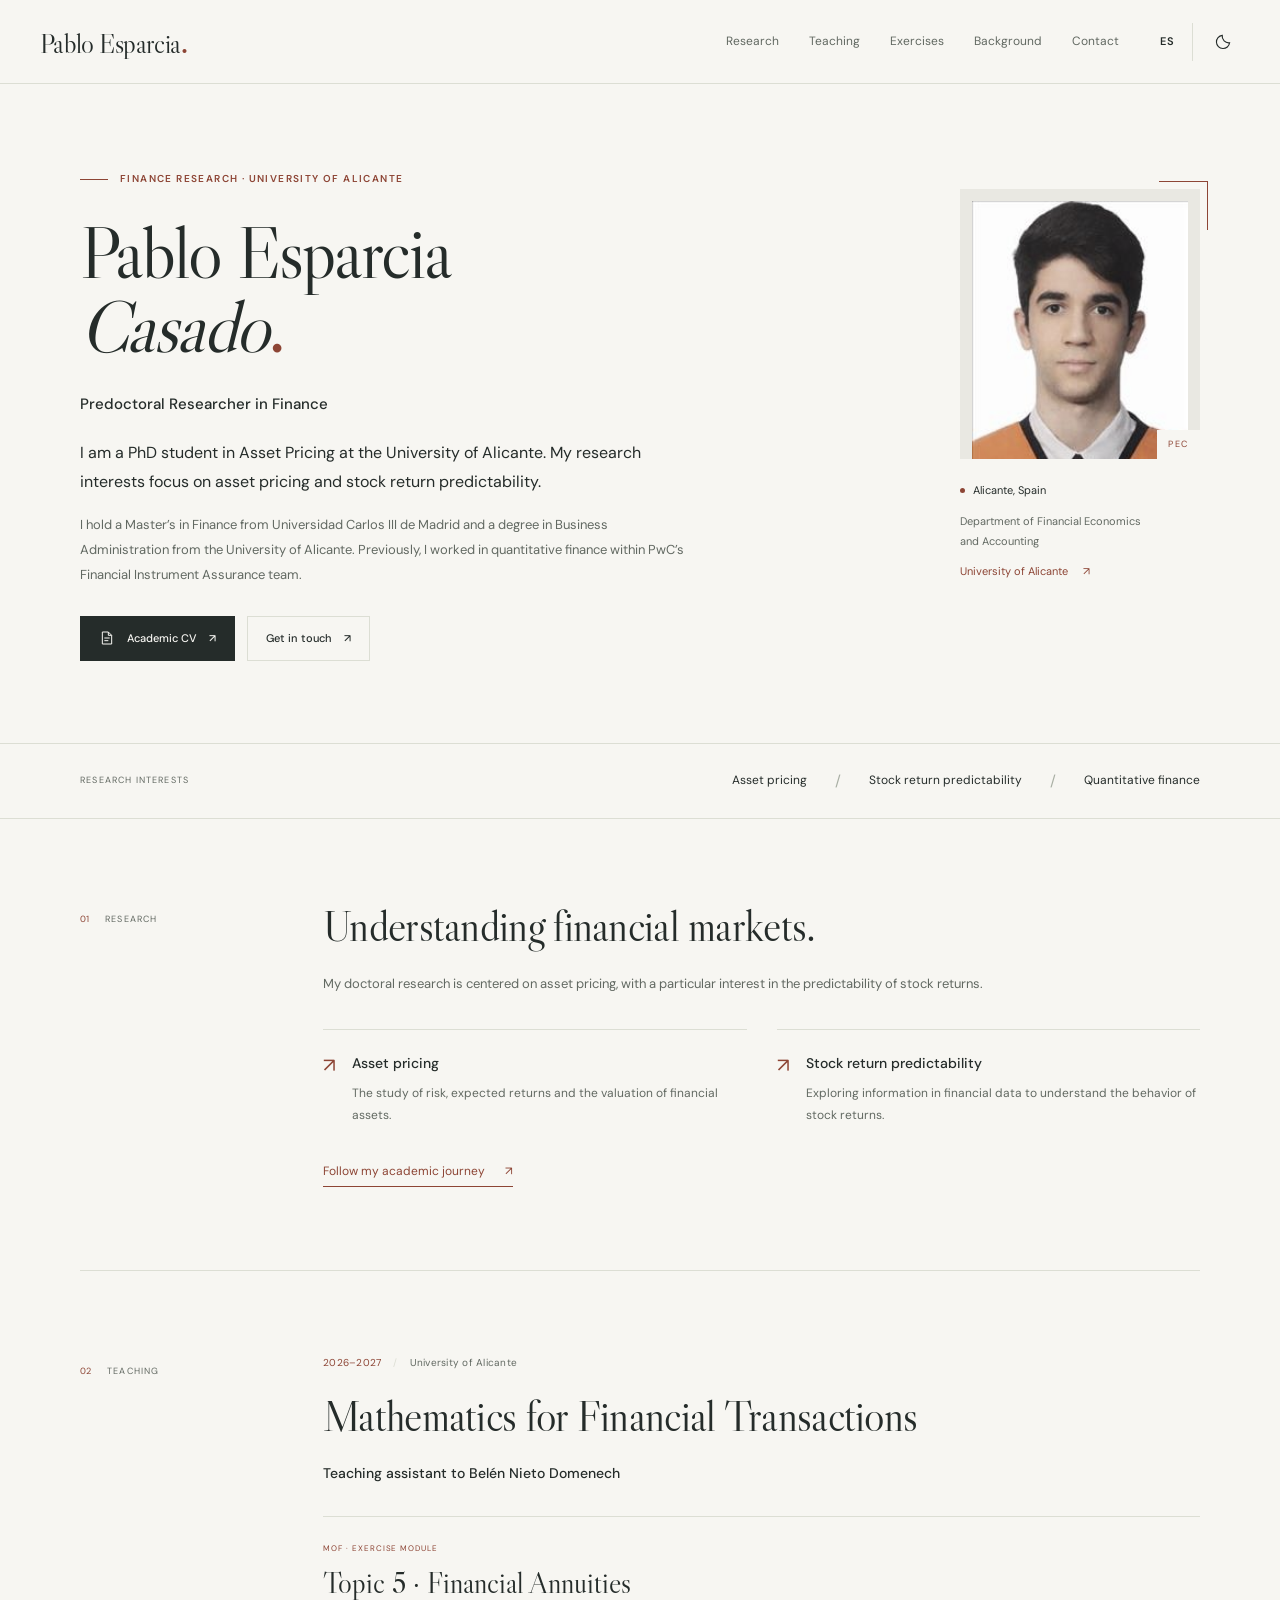
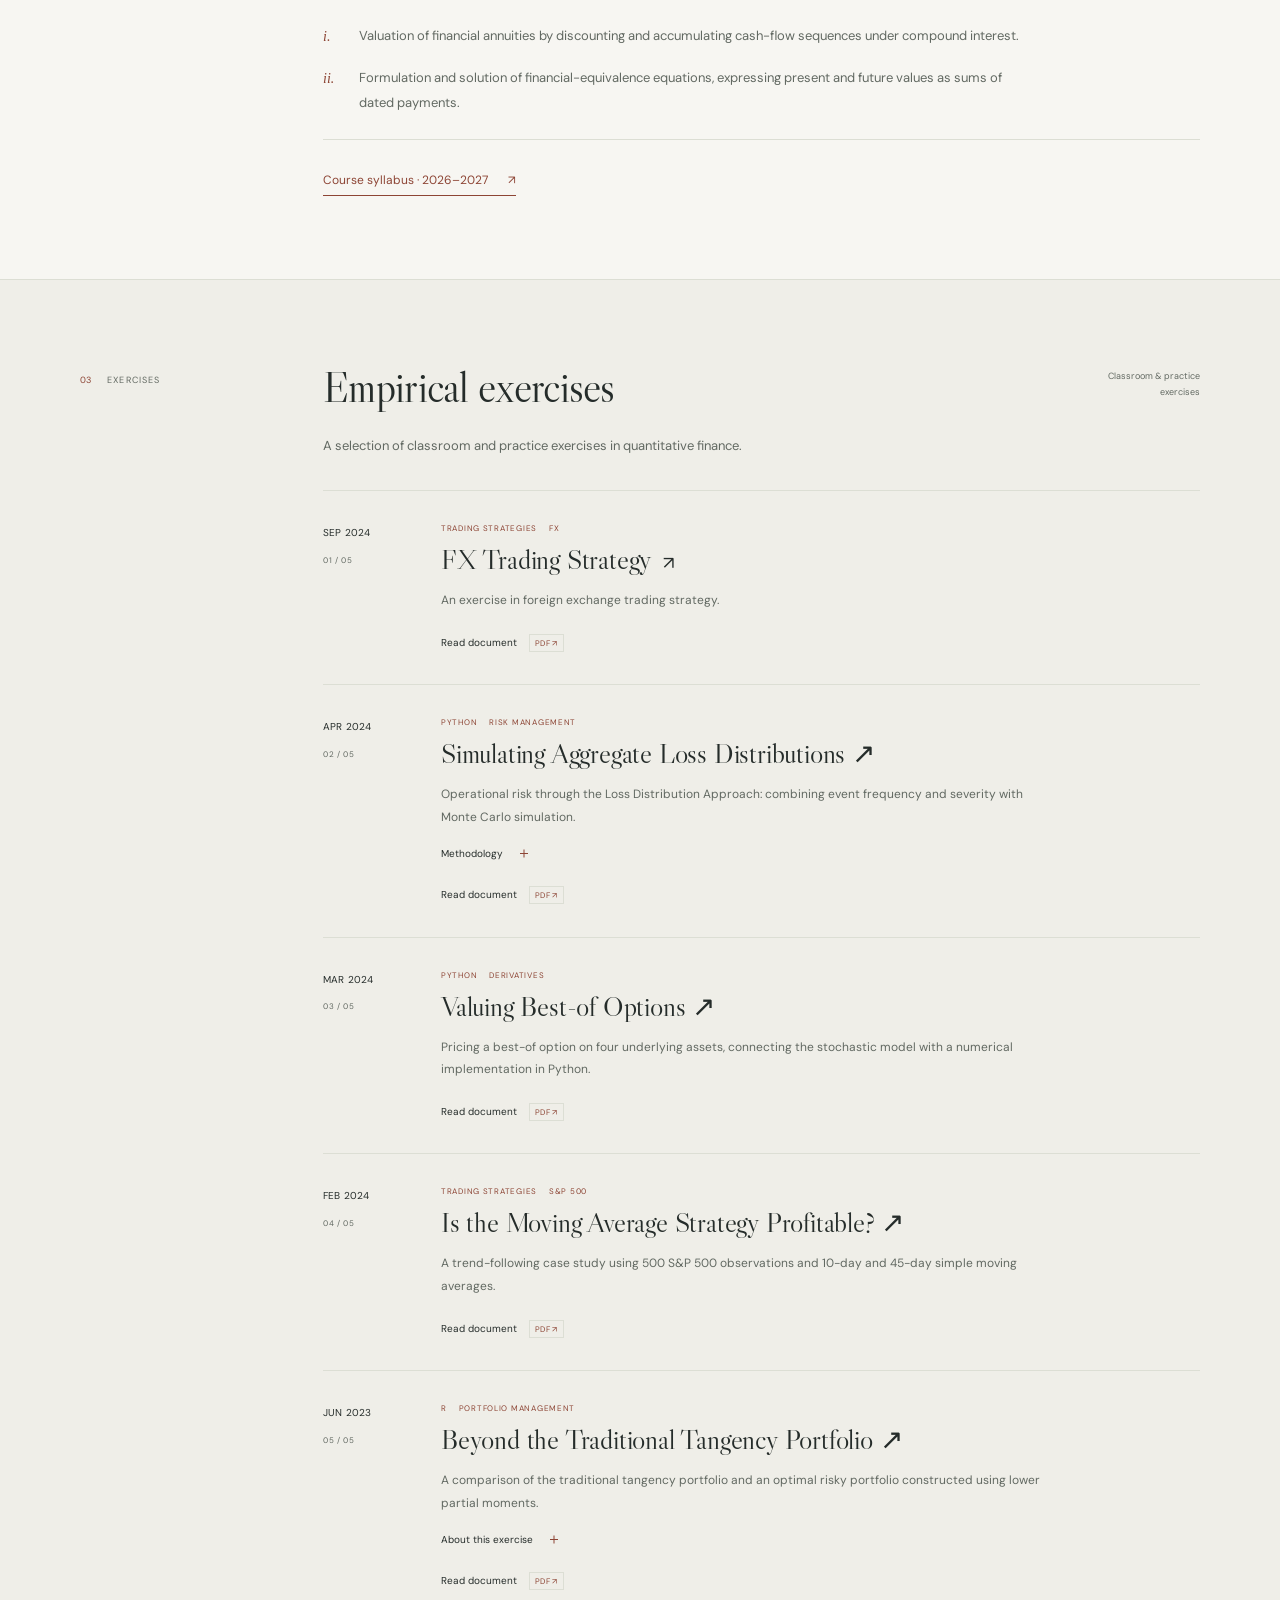
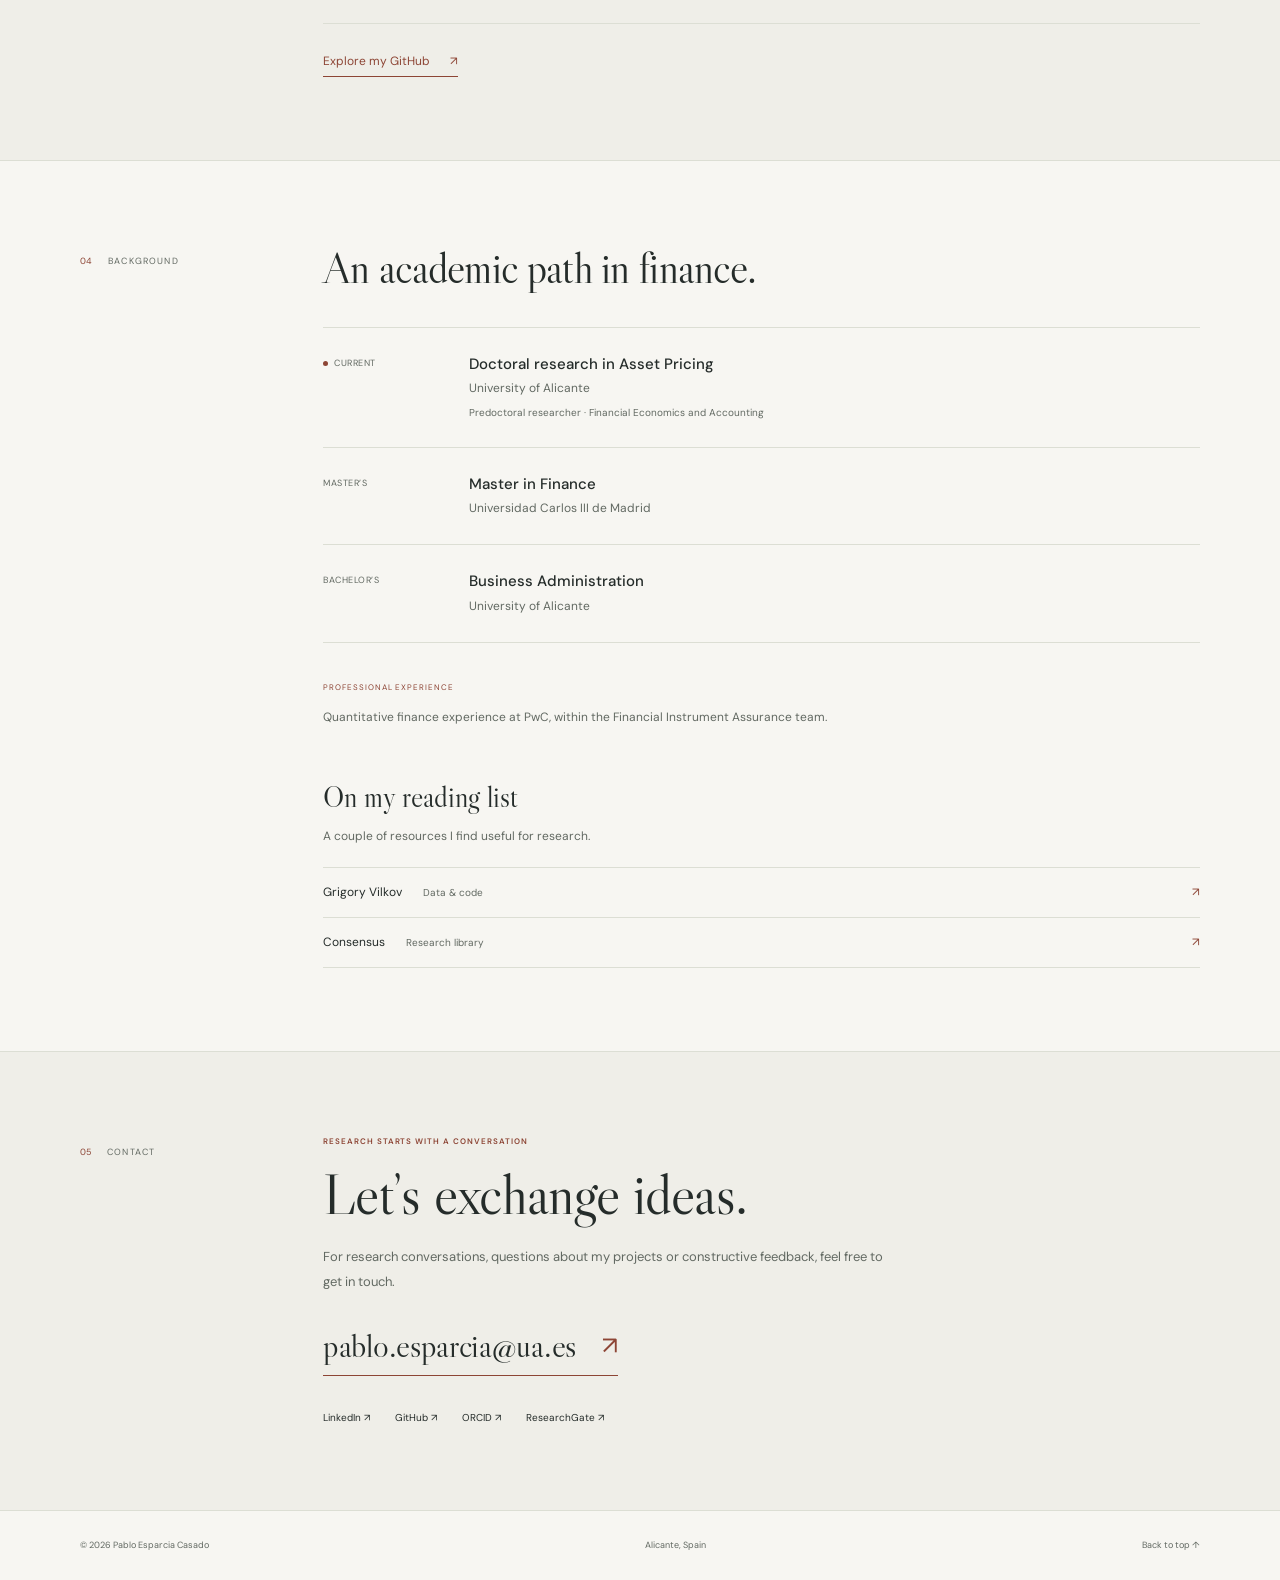
==== commit 28032e00: "Add bilingual MOF teaching section: index.html" ====
--- a/index.html
+++ b/index.html
@@ -20,6 +20,7 @@
       <a class="wordmark" href="#about" aria-label="Pablo Esparcia Casado, home">Pablo Esparcia<span class="accent">.</span></a>
       <nav aria-label="Main navigation" class="desktop-nav">
         <a href="#research" data-i18n="navResearch">Research</a>
+        <a href="#teaching" data-i18n="navTeaching">Teaching</a>
         <a href="#projects" data-i18n="navProjects">Exercises</a>
         <a href="#background" data-i18n="navBackground">Background</a>
         <a href="#contact" data-i18n="navContact">Contact</a>
@@ -31,7 +32,7 @@
       </div>
     </div>
     <nav class="mobile-nav" id="mobile-nav" aria-label="Mobile navigation" hidden>
-      <a href="#research" data-i18n="navResearch">Research</a><a href="#projects" data-i18n="navProjects">Exercises</a><a href="#background" data-i18n="navBackground">Background</a><a href="#contact" data-i18n="navContact">Contact</a>
+      <a href="#research" data-i18n="navResearch">Research</a><a href="#teaching" data-i18n="navTeaching">Teaching</a><a href="#projects" data-i18n="navProjects">Exercises</a><a href="#background" data-i18n="navBackground">Background</a><a href="#contact" data-i18n="navContact">Contact</a>
     </nav>
   </header>
   <main id="main">
@@ -67,9 +68,26 @@
         <a class="text-link" href="https://www.linkedin.com/in/pablo-esparcia-casado/" target="_blank" rel="noopener noreferrer"><span data-i18n="followResearch">Follow my academic journey</span><span aria-hidden="true">↗</span></a>
       </div>
     </section>
+    <section class="section container teaching-section" id="teaching" aria-labelledby="teaching-title">
+      <div class="section-label"><span class="section-number">02</span><span data-i18n="teachingLabel">TEACHING</span></div>
+      <div class="section-content">
+        <p class="teaching-year"><span>2026–2027</span><span class="teaching-separator" aria-hidden="true">/</span><span data-i18n="university">University of Alicante</span></p>
+        <h2 id="teaching-title" data-i18n="teachingTitle">Mathematics for Financial Transactions</h2>
+        <p class="teaching-role" data-i18n="teachingRole">Teaching assistant to Belén Nieto Domenech</p>
+        <div class="teaching-module">
+          <p class="small-overline" data-i18n="teachingModuleLabel">MOF · EXERCISE MODULE</p>
+          <h3 data-i18n="teachingModule">Topic 5 · Financial Annuities</h3>
+          <ol class="teaching-exercises">
+            <li><span class="exercise-symbol" aria-hidden="true">i.</span><p data-i18n="teachingExerciseOne">Valuation of financial annuities by discounting and accumulating cash-flow sequences under compound interest.</p></li>
+            <li><span class="exercise-symbol" aria-hidden="true">ii.</span><p data-i18n="teachingExerciseTwo">Formulation and solution of financial-equivalence equations, expressing present and future values as sums of dated payments.</p></li>
+          </ol>
+        </div>
+        <a class="text-link" href="https://cvnet.cpd.ua.es/Guia-Docente/GuiaDocente/Index?scaca=2026-27&amp;wcodasi=22013&amp;wcodest=C152&amp;wlengua=es" target="_blank" rel="noopener noreferrer"><span data-i18n="teachingSyllabus">Course syllabus · 2026–2027</span><span aria-hidden="true">↗</span></a>
+      </div>
+    </section>
     <section class="projects-shell" id="projects" aria-labelledby="projects-title">
       <div class="container section projects-section">
-        <div class="section-label"><span class="section-number">02</span><span data-i18n="projectsLabel">EXERCISES</span></div>
+        <div class="section-label"><span class="section-number">03</span><span data-i18n="projectsLabel">EXERCISES</span></div>
         <div class="section-content">
           <div class="section-heading-row"><h2 id="projects-title" data-i18n="projectsTitle">Empirical exercises</h2><span class="small-note" data-i18n="projectsNote">Classroom & practice exercises</span></div>
           <p class="section-lead" data-i18n="projectsLead">A selection of classroom and practice exercises in quantitative finance.</p>
@@ -85,7 +103,7 @@
       </div>
     </section>
     <section class="section container" id="background" aria-labelledby="background-title">
-      <div class="section-label"><span class="section-number">03</span><span data-i18n="backgroundLabel">BACKGROUND</span></div>
+      <div class="section-label"><span class="section-number">04</span><span data-i18n="backgroundLabel">BACKGROUND</span></div>
       <div class="section-content">
         <h2 id="background-title" data-i18n="backgroundTitle">An academic path in finance.</h2>
         <div class="education-list">
@@ -98,7 +116,7 @@
       </div>
     </section>
     <section class="contact-shell" id="contact" aria-labelledby="contact-title"><div class="section container contact-section">
-      <div class="section-label"><span class="section-number">04</span><span data-i18n="contactLabel">CONTACT</span></div>
+      <div class="section-label"><span class="section-number">05</span><span data-i18n="contactLabel">CONTACT</span></div>
       <div class="section-content"><p class="eyebrow" data-i18n="contactEyebrow">RESEARCH STARTS WITH A CONVERSATION</p><h2 id="contact-title" data-i18n="contactTitle">Let’s exchange ideas.</h2><p class="section-lead" data-i18n="contactLead">For research conversations, questions about my projects or constructive feedback, feel free to get in touch.</p><a class="email-link" href="mailto:pablo.esparcia@ua.es">pablo.esparcia@ua.es <span aria-hidden="true">↗</span></a><div class="social-links"><a href="https://www.linkedin.com/in/pablo-esparcia-casado/" target="_blank" rel="noopener noreferrer">LinkedIn ↗</a><a href="https://github.com/Pabloesparciacasado" target="_blank" rel="noopener noreferrer">GitHub ↗</a><a href="https://orcid.org/0000-0002-2571-3491" target="_blank" rel="noopener noreferrer">ORCID ↗</a><a href="https://www.researchgate.net/profile/Pablo-Esparcia-Casado-2" target="_blank" rel="noopener noreferrer">ResearchGate ↗</a></div></div>
     </div></section>
   </main>
--- a/styles.css
+++ b/styles.css
@@ -8,3 +8,8 @@
 @media(max-width:390px){.hero{grid-template-columns:minmax(0,1fr) 115px;column-gap:14px}h1{font-size:46px}.portrait-frame img{height:133px}.wordmark{font-size:23px}.header-tools{gap:2px}.header-inner{gap:5px}.language-button{min-width:29px}.email-link{font-size:24px;gap:12px}.research-topics{grid-template-columns:1fr}.project{grid-template-columns:57px minmax(0,1fr);gap:12px}.project h3{font-size:23px}}
 @media(prefers-reduced-motion:reduce){html{scroll-behavior:auto}*{transition:none!important}}
 @media print{.site-header,.hero-actions,.language-button,.theme-button,.menu-toggle,.skip-link{display:none}body{background:white;color:black;font-size:11px}.container{width:100%}.hero{padding-top:0;gap:40px}.section{padding-block:30px;break-inside:avoid}.project{break-inside:avoid}.interest-strip,.contact-shell,.projects-shell{background:none}.site-footer{padding-block:15px}}
+
+/* Teaching follows the typography and spacing of the academic sections. */
+.teaching-section{border-top:1px solid var(--line)}.teaching-year{display:flex;align-items:center;flex-wrap:wrap;gap:12px;margin:0 0 20px;font-size:10px;color:var(--muted);letter-spacing:.025em}.teaching-year>span:first-child{color:var(--accent);font-variant-numeric:tabular-nums}.teaching-separator{color:var(--line)}.teaching-section .section-content h2{max-width:740px}.teaching-role{font-size:14px;font-weight:500;margin:0 0 30px;line-height:1.7}.teaching-module{border-block:1px solid var(--line);padding:24px 0;margin-bottom:26px}.teaching-module .small-overline{margin:0 0 10px}.teaching-module h3{font-family:var(--serif);font-size:29px;line-height:1.3;margin-bottom:22px}.teaching-exercises{list-style:none;margin:0;padding:0;display:grid;gap:15px}.teaching-exercises li{display:grid;grid-template-columns:24px 1fr;gap:12px}.exercise-symbol{font-family:Georgia,serif;font-style:italic;font-size:14px;color:var(--accent);line-height:1.9}.teaching-exercises p{font-size:13px;color:var(--muted);line-height:1.9;margin:0;max-width:665px}
+@media(min-width:761px) and (max-width:1050px){.desktop-nav{gap:16px}.header-inner{gap:20px}}
+@media(max-width:760px){.teaching-year{font-size:9px;gap:9px;margin-bottom:16px}.teaching-role{font-size:12px;margin-bottom:24px}.teaching-module{padding-block:21px}.teaching-module h3{font-size:26px;margin-bottom:19px}.teaching-exercises p{font-size:12px}.teaching-exercises li{grid-template-columns:20px 1fr;gap:9px}}
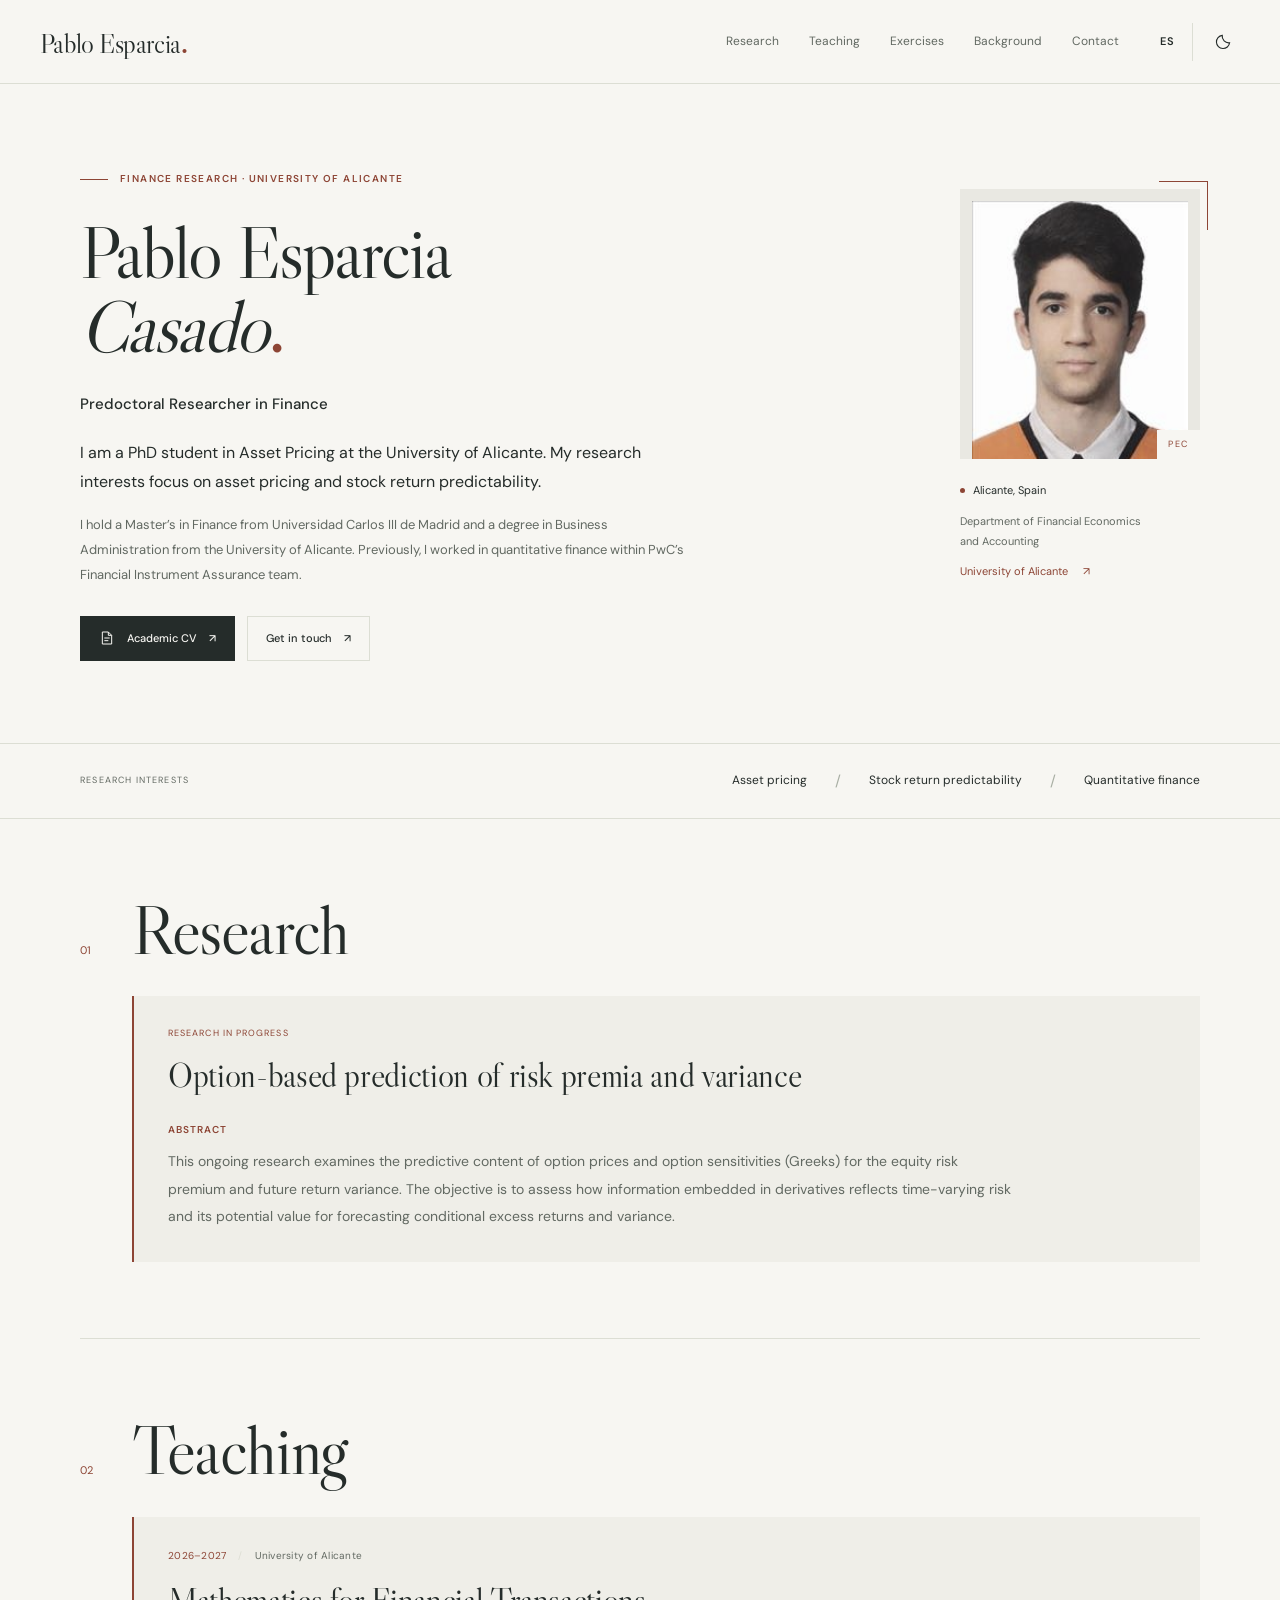
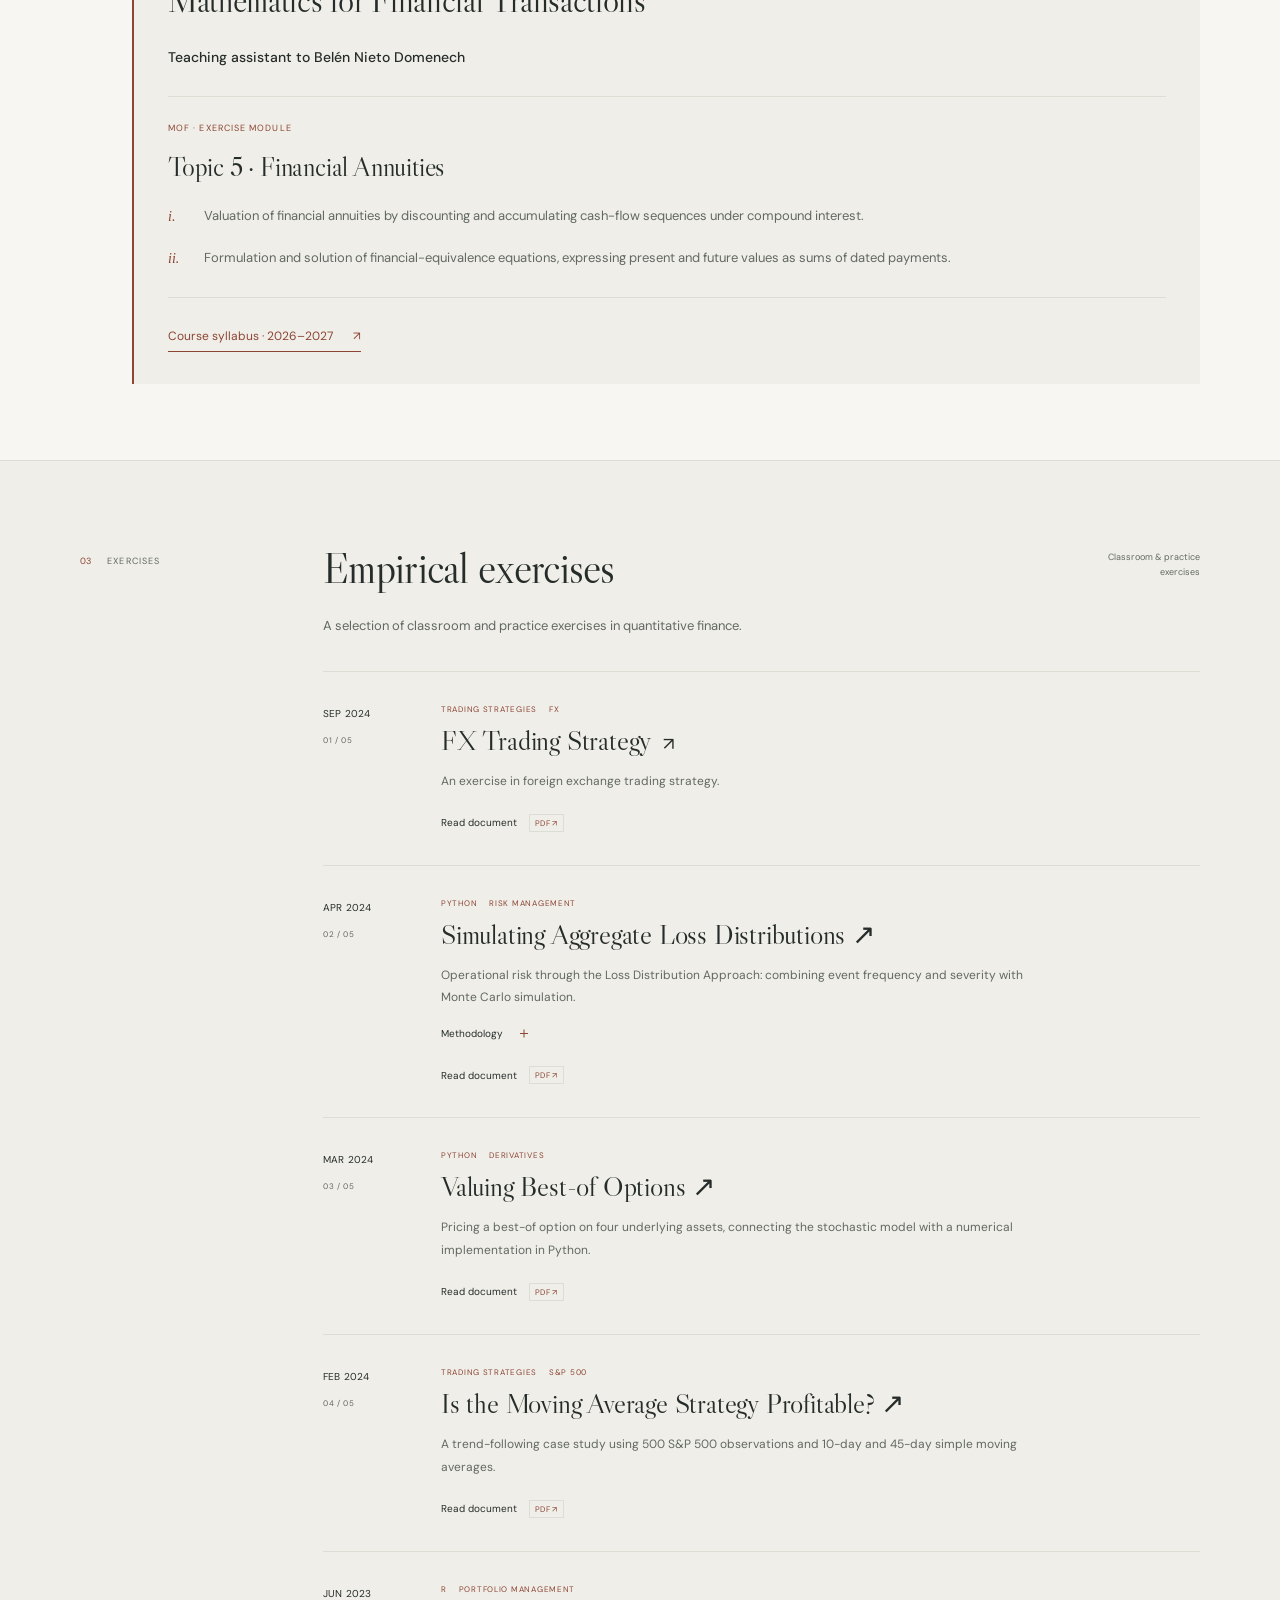
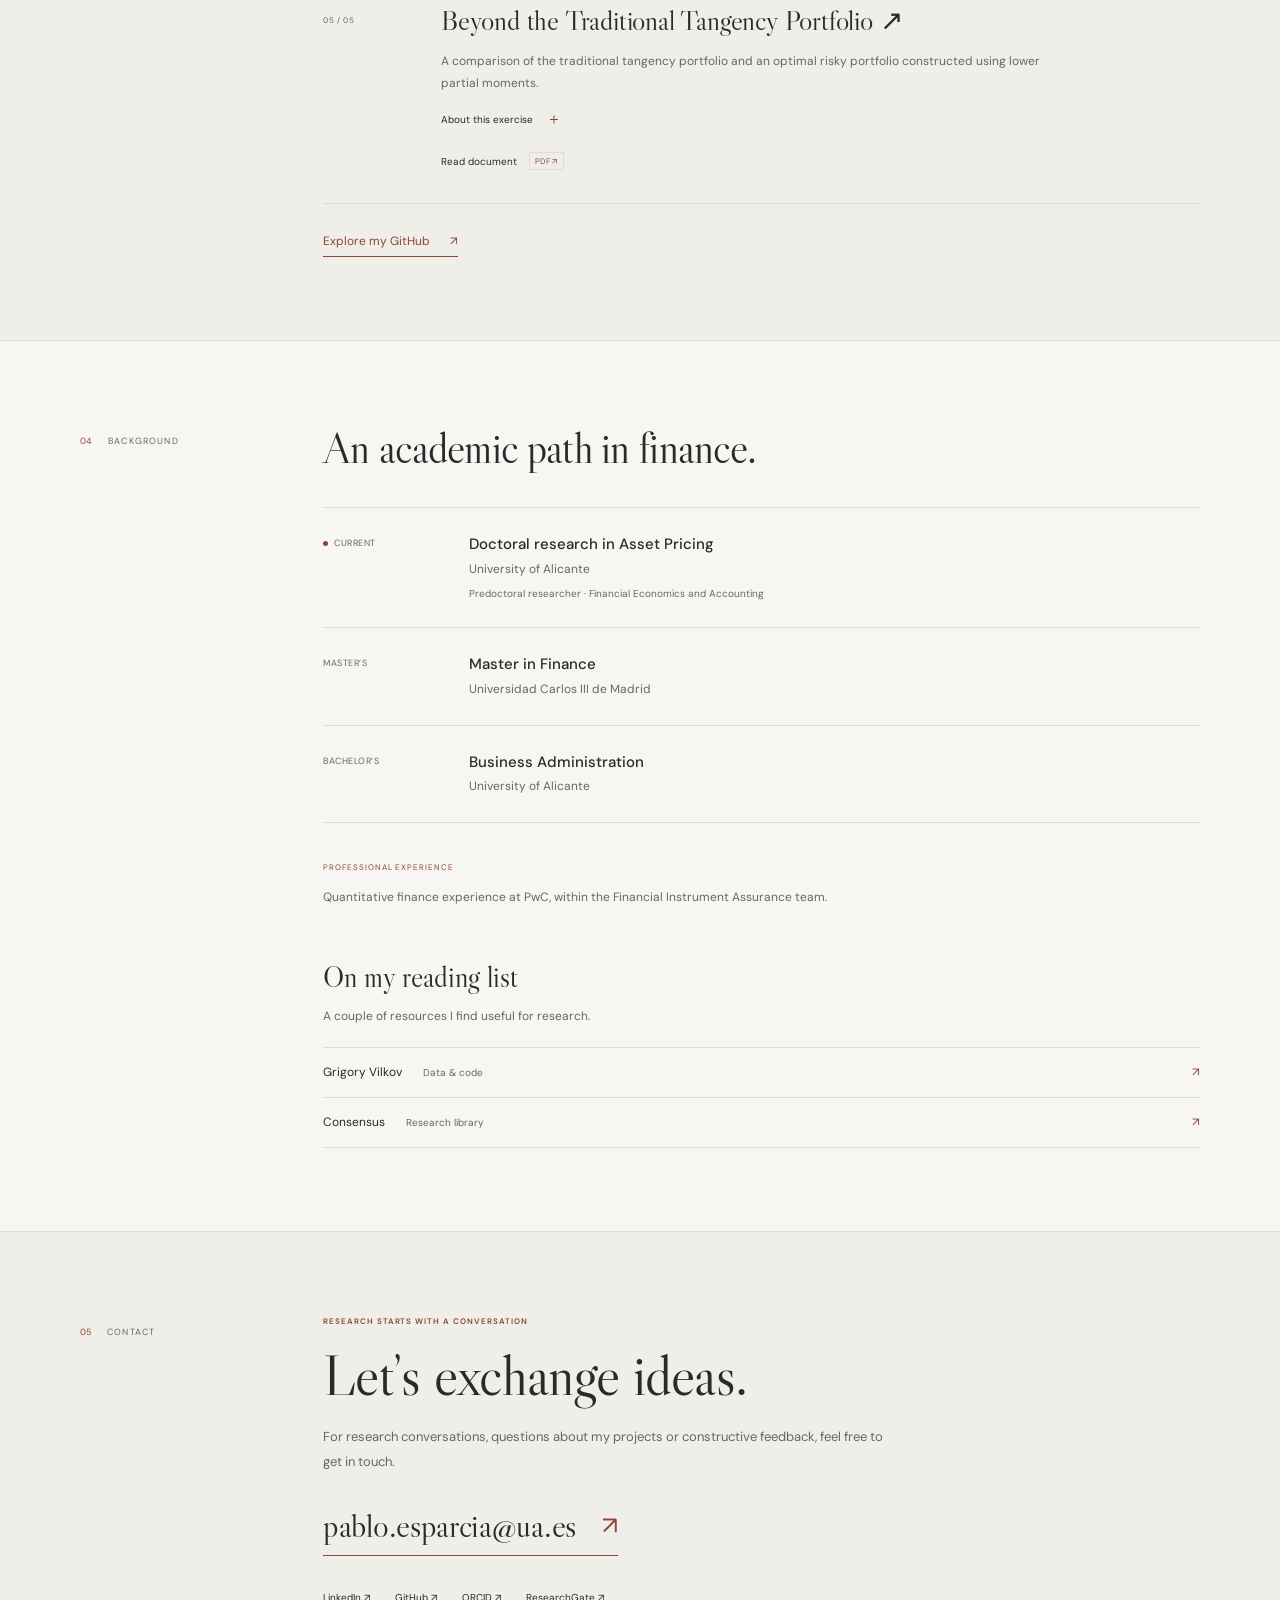
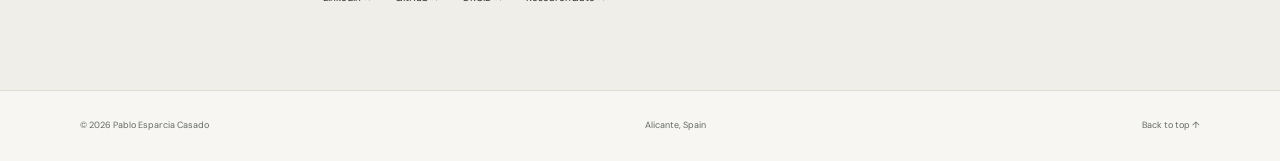
==== commit db397652: "Clarify Research and Teaching hierarchy and add research abstract: index.html" ====
--- a/index.html
+++ b/index.html
@@ -56,27 +56,26 @@
       </aside>
     </section>
     <div class="interest-strip"><div class="container interests"><span class="strip-label" data-i18n="interestsLabel">RESEARCH INTERESTS</span><span data-i18n="interestOne">Asset pricing</span><span class="strip-divider" aria-hidden="true">/</span><span data-i18n="interestTwo">Stock return predictability</span><span class="strip-divider" aria-hidden="true">/</span><span data-i18n="interestThree">Quantitative finance</span></div></div>
-    <section class="section container research-section" id="research" aria-labelledby="research-title">
-      <div class="section-label"><span class="section-number">01</span><span data-i18n="researchLabel">RESEARCH</span></div>
-      <div class="section-content">
-        <h2 id="research-title" data-i18n="researchTitle">Understanding financial markets.</h2>
-        <p class="section-lead" data-i18n="researchLead">My doctoral research is centered on asset pricing, with a particular interest in the predictability of stock returns.</p>
-        <div class="research-topics">
-          <article class="research-topic"><span class="topic-mark" aria-hidden="true">↗</span><div><h3 data-i18n="topicOneTitle">Asset pricing</h3><p data-i18n="topicOneText">The study of risk, expected returns and the valuation of financial assets.</p></div></article>
-          <article class="research-topic"><span class="topic-mark" aria-hidden="true">↗</span><div><h3 data-i18n="topicTwoTitle">Stock return predictability</h3><p data-i18n="topicTwoText">Exploring information in financial data to understand the behavior of stock returns.</p></div></article>
+    <section class="section container research-section focus-section" id="research" aria-labelledby="research-title">
+      <div class="section-heading"><span class="section-number" aria-hidden="true">01</span><h2 id="research-title" data-i18n="researchLabel">Research</h2></div>
+      <div class="section-content section-body">
+        <p class="small-overline" data-i18n="researchStatus">RESEARCH IN PROGRESS</p>
+        <h3 class="research-project-title" data-i18n="researchProjectTitle">Option-based prediction of risk premia and variance</h3>
+        <div class="abstract-block">
+          <p class="abstract-label" data-i18n="researchAbstractLabel">Abstract</p>
+          <p class="research-abstract" data-i18n="researchAbstract">This ongoing research examines the predictive content of option prices and option sensitivities (Greeks) for the equity risk premium and future return variance. The objective is to assess how information embedded in derivatives reflects time-varying risk and its potential value for forecasting conditional excess returns and variance.</p>
         </div>
-        <a class="text-link" href="https://www.linkedin.com/in/pablo-esparcia-casado/" target="_blank" rel="noopener noreferrer"><span data-i18n="followResearch">Follow my academic journey</span><span aria-hidden="true">↗</span></a>
       </div>
     </section>
-    <section class="section container teaching-section" id="teaching" aria-labelledby="teaching-title">
-      <div class="section-label"><span class="section-number">02</span><span data-i18n="teachingLabel">TEACHING</span></div>
-      <div class="section-content">
+    <section class="section container teaching-section focus-section" id="teaching" aria-labelledby="teaching-title">
+      <div class="section-heading"><span class="section-number" aria-hidden="true">02</span><h2 id="teaching-title" data-i18n="teachingLabel">Teaching</h2></div>
+      <div class="section-content section-body">
         <p class="teaching-year"><span>2026–2027</span><span class="teaching-separator" aria-hidden="true">/</span><span data-i18n="university">University of Alicante</span></p>
-        <h2 id="teaching-title" data-i18n="teachingTitle">Mathematics for Financial Transactions</h2>
+        <h3 class="teaching-course-title" data-i18n="teachingTitle">Mathematics for Financial Transactions</h3>
         <p class="teaching-role" data-i18n="teachingRole">Teaching assistant to Belén Nieto Domenech</p>
         <div class="teaching-module">
           <p class="small-overline" data-i18n="teachingModuleLabel">MOF · EXERCISE MODULE</p>
-          <h3 data-i18n="teachingModule">Topic 5 · Financial Annuities</h3>
+          <h4 data-i18n="teachingModule">Topic 5 · Financial Annuities</h4>
           <ol class="teaching-exercises">
             <li><span class="exercise-symbol" aria-hidden="true">i.</span><p data-i18n="teachingExerciseOne">Valuation of financial annuities by discounting and accumulating cash-flow sequences under compound interest.</p></li>
             <li><span class="exercise-symbol" aria-hidden="true">ii.</span><p data-i18n="teachingExerciseTwo">Formulation and solution of financial-equivalence equations, expressing present and future values as sums of dated payments.</p></li>
--- a/styles.css
+++ b/styles.css
@@ -13,3 +13,10 @@
 .teaching-section{border-top:1px solid var(--line)}.teaching-year{display:flex;align-items:center;flex-wrap:wrap;gap:12px;margin:0 0 20px;font-size:10px;color:var(--muted);letter-spacing:.025em}.teaching-year>span:first-child{color:var(--accent);font-variant-numeric:tabular-nums}.teaching-separator{color:var(--line)}.teaching-section .section-content h2{max-width:740px}.teaching-role{font-size:14px;font-weight:500;margin:0 0 30px;line-height:1.7}.teaching-module{border-block:1px solid var(--line);padding:24px 0;margin-bottom:26px}.teaching-module .small-overline{margin:0 0 10px}.teaching-module h3{font-family:var(--serif);font-size:29px;line-height:1.3;margin-bottom:22px}.teaching-exercises{list-style:none;margin:0;padding:0;display:grid;gap:15px}.teaching-exercises li{display:grid;grid-template-columns:24px 1fr;gap:12px}.exercise-symbol{font-family:Georgia,serif;font-style:italic;font-size:14px;color:var(--accent);line-height:1.9}.teaching-exercises p{font-size:13px;color:var(--muted);line-height:1.9;margin:0;max-width:665px}
 @media(min-width:761px) and (max-width:1050px){.desktop-nav{gap:16px}.header-inner{gap:20px}}
 @media(max-width:760px){.teaching-year{font-size:9px;gap:9px;margin-bottom:16px}.teaching-role{font-size:12px;margin-bottom:24px}.teaching-module{padding-block:21px}.teaching-module h3{font-size:26px;margin-bottom:19px}.teaching-exercises p{font-size:12px}.teaching-exercises li{grid-template-columns:20px 1fr;gap:9px}}
+
+/* Prominent section headings with their content grouped directly underneath. */
+.focus-section{display:block;padding-block:76px}.focus-section .section-heading{display:flex;align-items:baseline;gap:24px;margin-bottom:30px}.focus-section .section-heading h2{font-family:var(--serif);font-size:68px;font-weight:400;letter-spacing:-1.4px;line-height:1.05;margin:0}.focus-section .section-heading .section-number{min-width:28px;font-size:11px;letter-spacing:.04em}.focus-section .section-body{margin-left:52px;padding:30px 34px 32px;background:var(--surface);border-left:2px solid var(--accent)}.focus-section .small-overline{font-size:9px;margin:0 0 13px;letter-spacing:.12em}.research-project-title,.teaching-course-title{font-family:var(--serif);font-size:34px;font-weight:400;letter-spacing:-.35px;line-height:1.2;margin:0 0 25px;max-width:850px}.abstract-label{font-size:10px;font-weight:600;letter-spacing:.1em;text-transform:uppercase;color:var(--accent);margin:0 0 10px}.research-abstract{font-size:14px;color:var(--muted);line-height:1.95;margin:0;max-width:850px}.focus-section .teaching-year{margin-bottom:16px}.focus-section .teaching-role{margin-bottom:26px}.focus-section .teaching-module h4{font-family:var(--serif);font-size:27px;font-weight:400;letter-spacing:-.2px;line-height:1.3;margin:0 0 20px}.focus-section .teaching-module{margin-bottom:24px}.focus-section .teaching-exercises p{max-width:760px}
+@media(max-width:1050px){.focus-section .section-heading h2{font-size:60px}.research-project-title,.teaching-course-title{font-size:31px}}
+@media(max-width:760px){.focus-section{padding-block:49px}.focus-section .section-heading{gap:15px;margin-bottom:24px}.focus-section .section-heading h2{font-size:48px;letter-spacing:-.8px}.focus-section .section-heading .section-number{min-width:22px;font-size:10px}.focus-section .section-body{margin-left:0;padding:24px 20px 26px}.research-project-title,.teaching-course-title{font-size:28px;margin-bottom:22px}.research-abstract{font-size:13px;line-height:1.9}.focus-section .teaching-module h4{font-size:24px}.focus-section .small-overline{font-size:8px}}
+@media(max-width:390px){.focus-section .section-heading h2{font-size:41px}.focus-section .section-heading{gap:12px}.focus-section .section-body{padding-inline:17px}.research-project-title,.teaching-course-title{font-size:26px}}
+@media print{.focus-section{padding-block:28px}.focus-section .section-heading h2{font-size:36px}.focus-section .section-body{background:none;break-inside:avoid}}
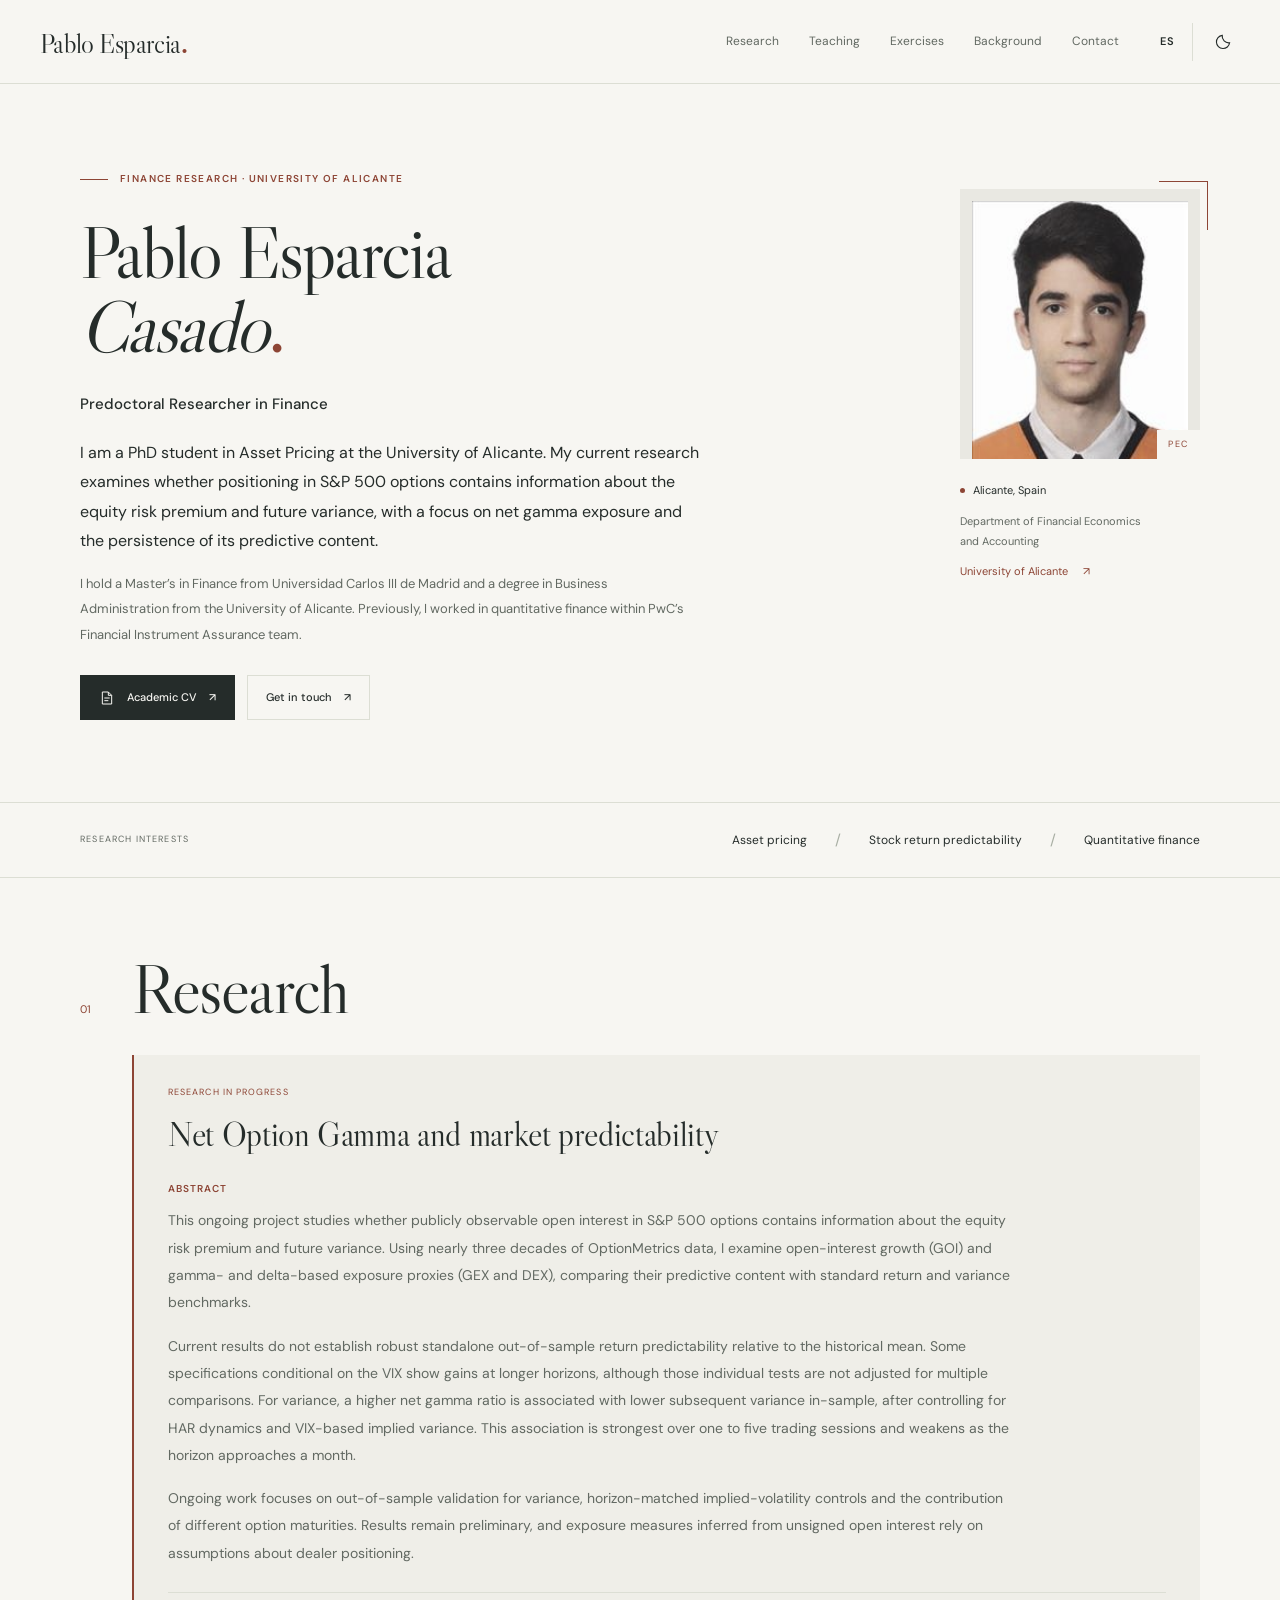
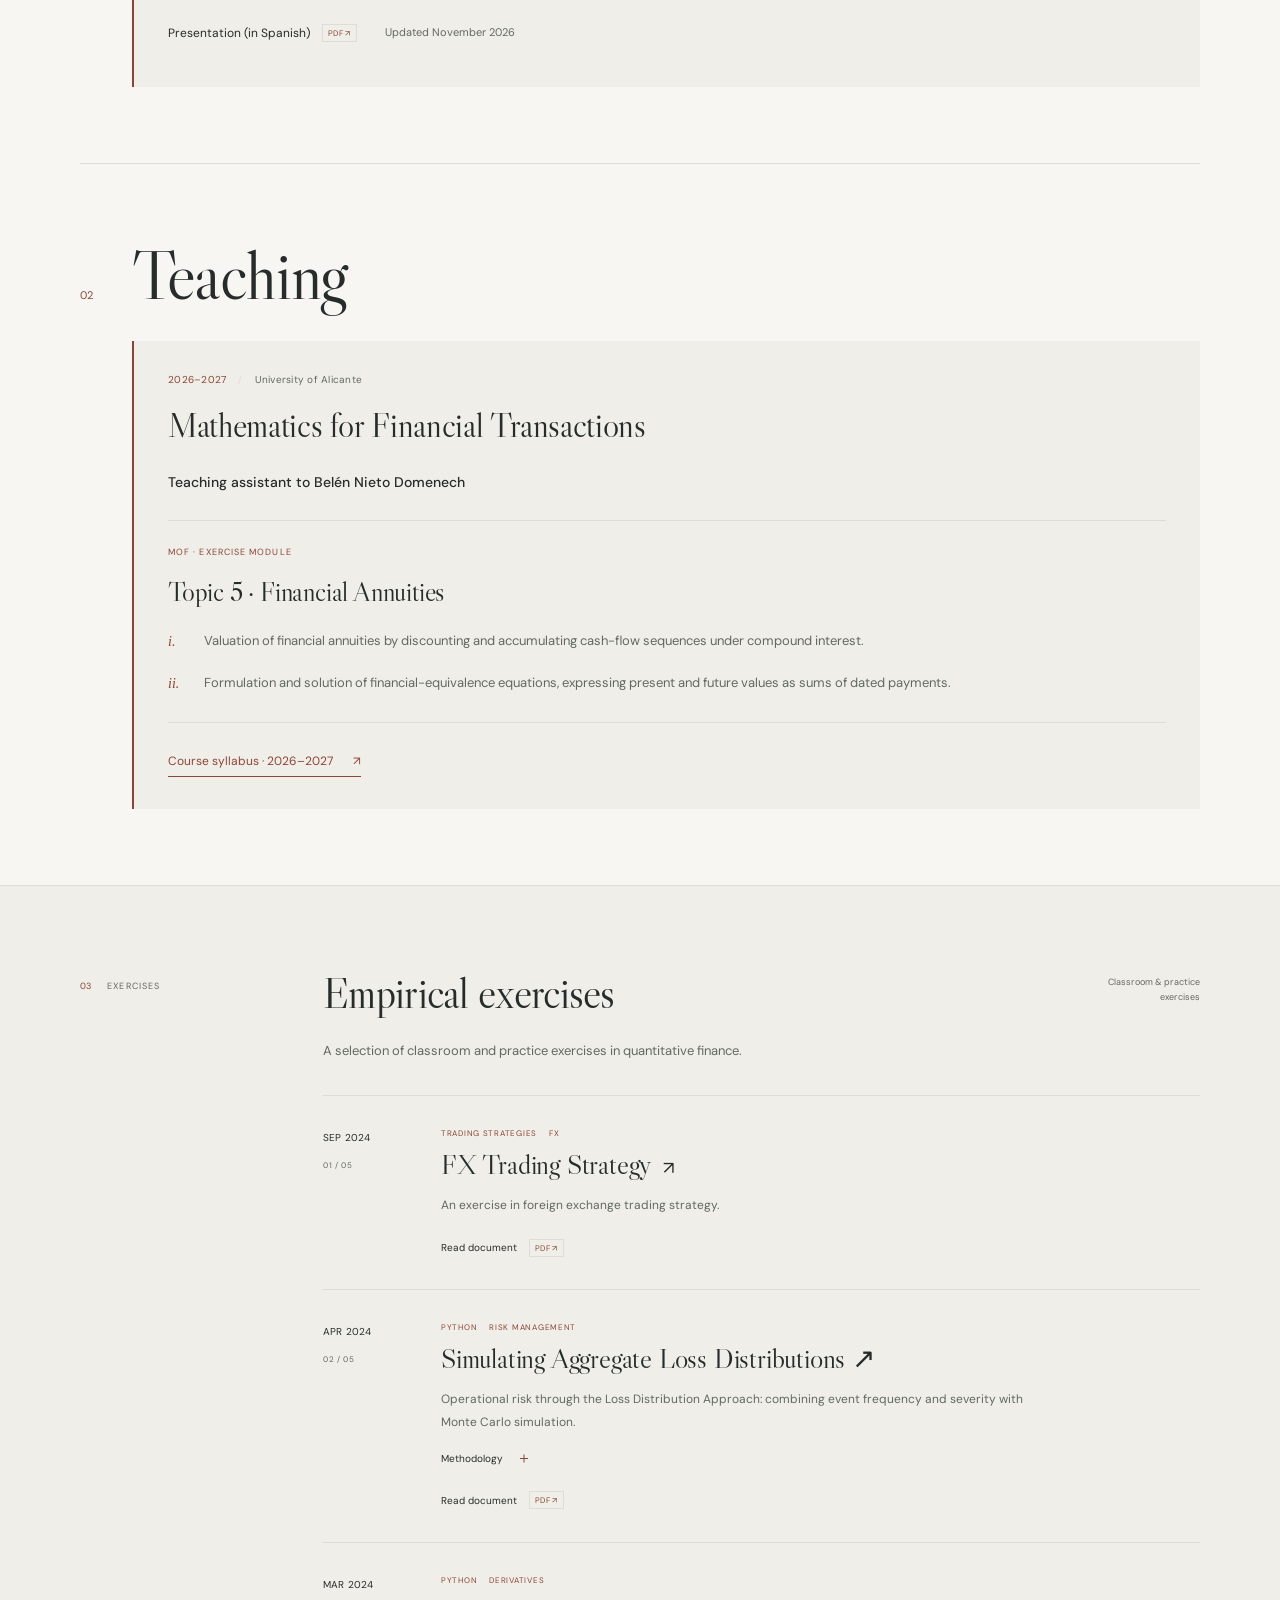
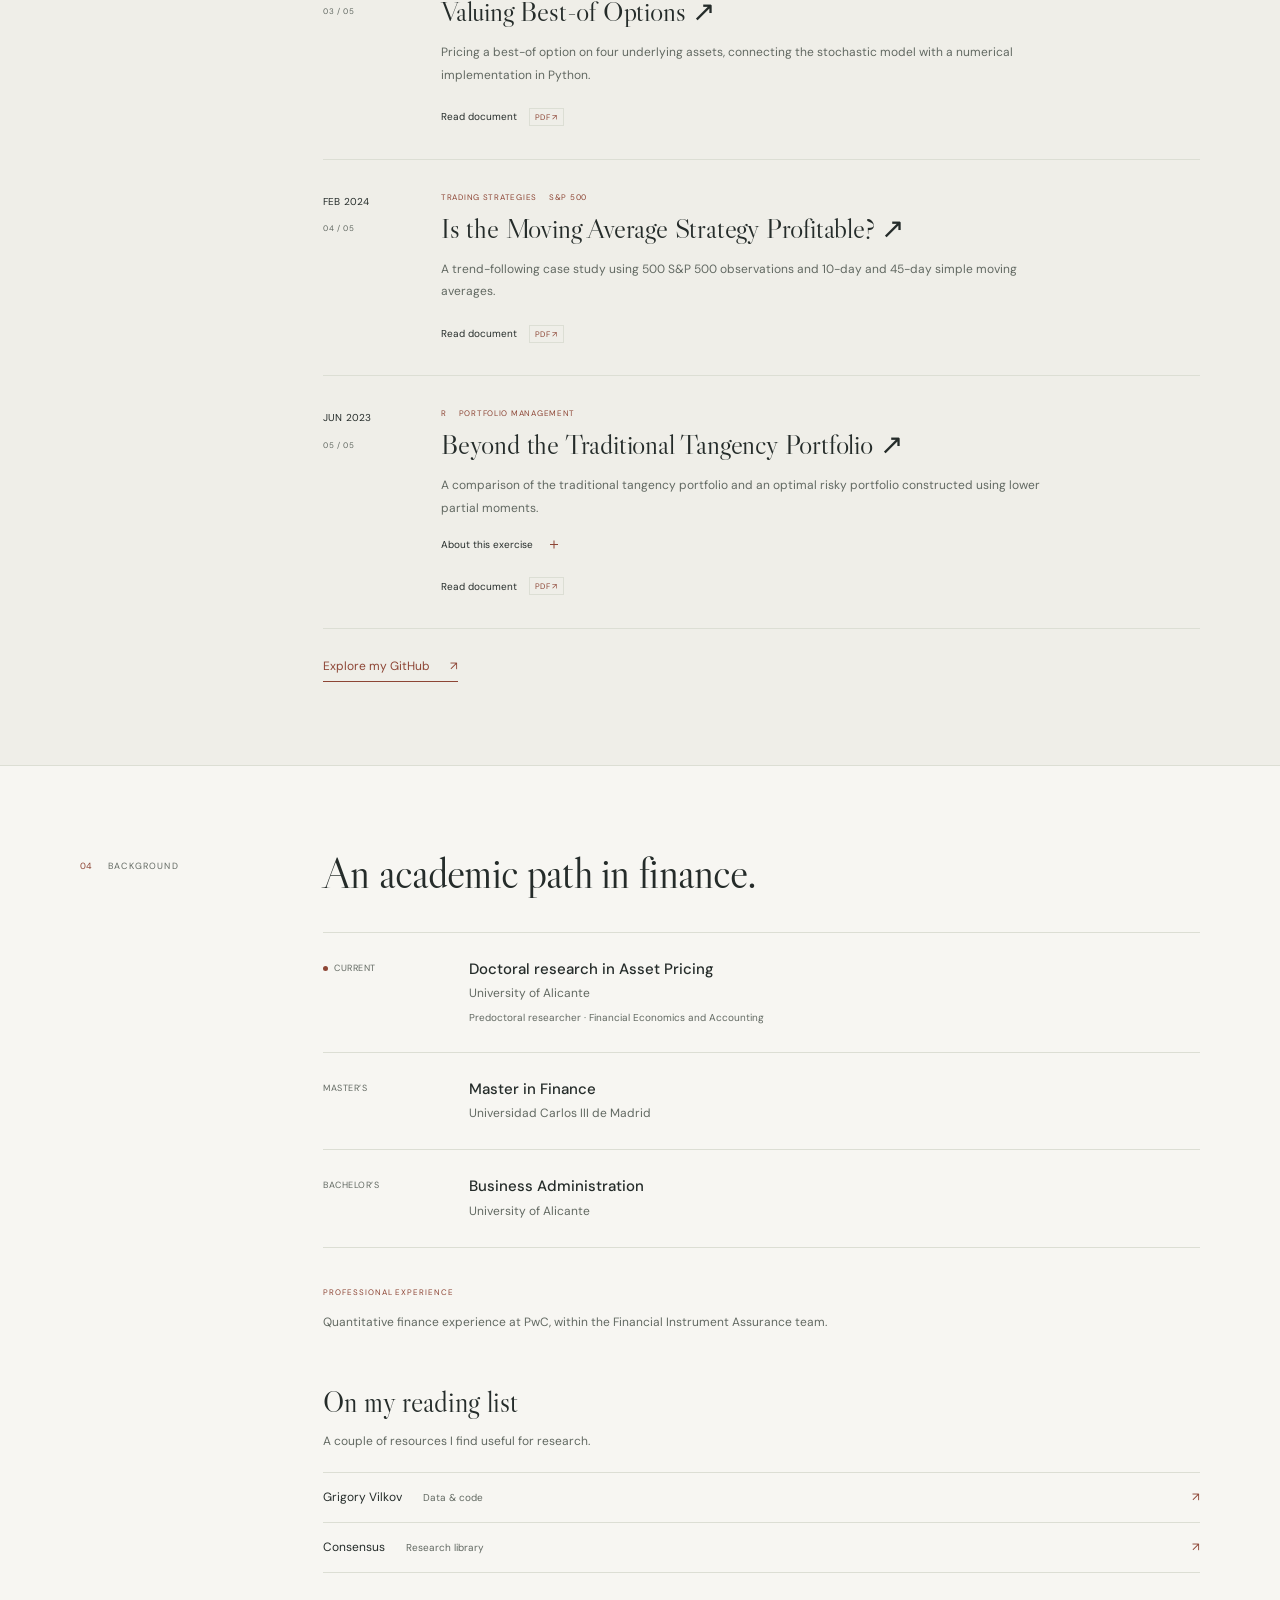
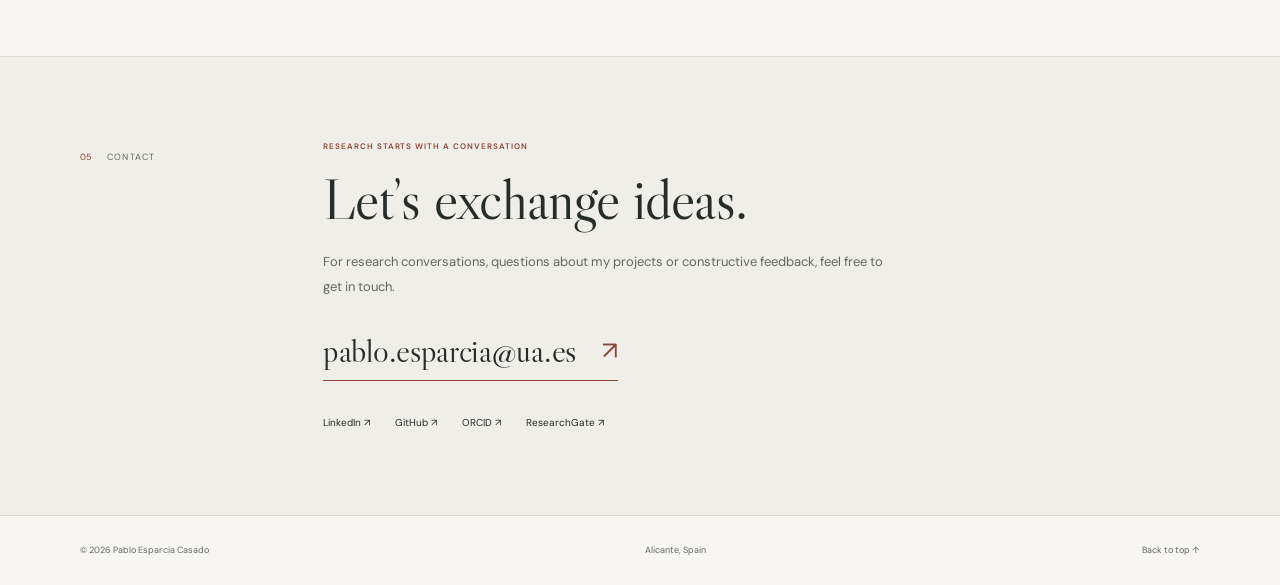
==== commit 1c2125a3: "Update current research summary and add November 2026 presentation" ====
--- a/index.html
+++ b/index.html
@@ -5,9 +5,9 @@
   <meta name="viewport" content="width=device-width, initial-scale=1">
   <meta name="theme-color" content="#f7f6f2">
   <title>Pablo Esparcia Casado · Finance Research</title>
-  <meta name="description" content="Pablo Esparcia Casado, predoctoral researcher at the University of Alicante. Asset pricing, stock return predictability and quantitative finance.">
+  <meta name="description" content="Pablo Esparcia Casado, predoctoral researcher at the University of Alicante. Research on S&P 500 option positioning, equity risk premia and variance predictability.">
   <meta property="og:title" content="Pablo Esparcia Casado · Finance Research">
-  <meta property="og:description" content="Research, empirical exercises and academic background in asset pricing and quantitative finance.">
+  <meta property="og:description" content="Research on option positioning, equity risk premia and variance predictability, with empirical exercises in quantitative finance.">
   <meta property="og:type" content="website">
   <link rel="icon" href="./assets/favicon.svg" type="image/svg+xml">
   <link rel="stylesheet" href="./styles.css">
@@ -41,7 +41,7 @@
         <p class="eyebrow"><span class="tiny-line"></span><span data-i18n="heroLabel">FINANCE RESEARCH · UNIVERSITY OF ALICANTE</span></p>
         <h1 id="hero-title">Pablo Esparcia<br><em>Casado</em><span class="accent">.</span></h1>
         <p class="hero-role" data-i18n="heroRole">Predoctoral Researcher in Finance</p>
-        <p class="hero-intro" data-i18n="heroIntro">I am a PhD student in Asset Pricing at the University of Alicante. My research interests focus on asset pricing and stock return predictability.</p>
+        <p class="hero-intro" data-i18n="heroIntro">I am a PhD student in Asset Pricing at the University of Alicante. My current research examines whether positioning in S&P 500 options contains information about the equity risk premium and future variance, with a focus on net gamma exposure and the persistence of its predictive content.</p>
         <p class="hero-secondary" data-i18n="heroSecondary">I hold a Master’s in Finance from Universidad Carlos III de Madrid and a degree in Business Administration from the University of Alicante. Previously, I worked in quantitative finance within PwC’s Financial Instrument Assurance team.</p>
         <div class="hero-actions">
           <a class="button button-primary" href="./cv.html"><svg viewBox="0 0 24 24" width="16" height="16" fill="none" stroke="currentColor" stroke-width="1.5" aria-hidden="true"><path d="M14 3H5v18h14V8Z"/><path d="M14 3v5h5M8 12h8M8 16h6"/></svg><span data-i18n="cvButton">Academic CV</span><span aria-hidden="true">↗</span></a>
@@ -60,10 +60,16 @@
       <div class="section-heading"><span class="section-number" aria-hidden="true">01</span><h2 id="research-title" data-i18n="researchLabel">Research</h2></div>
       <div class="section-content section-body">
         <p class="small-overline" data-i18n="researchStatus">RESEARCH IN PROGRESS</p>
-        <h3 class="research-project-title" data-i18n="researchProjectTitle">Option-based prediction of risk premia and variance</h3>
+        <h3 class="research-project-title" data-i18n="researchProjectTitle">Net Option Gamma and market predictability</h3>
         <div class="abstract-block">
           <p class="abstract-label" data-i18n="researchAbstractLabel">Abstract</p>
-          <p class="research-abstract" data-i18n="researchAbstract">This ongoing research examines the predictive content of option prices and option sensitivities (Greeks) for the equity risk premium and future return variance. The objective is to assess how information embedded in derivatives reflects time-varying risk and its potential value for forecasting conditional excess returns and variance.</p>
+          <p class="research-abstract" data-i18n="researchAbstract">This ongoing project studies whether publicly observable open interest in S&P 500 options contains information about the equity risk premium and future variance. Using nearly three decades of OptionMetrics data, I examine open-interest growth (GOI) and gamma- and delta-based exposure proxies (GEX and DEX), comparing their predictive content with standard return and variance benchmarks.</p>
+          <p class="research-abstract" data-i18n="researchFindings">Current results do not establish robust standalone out-of-sample return predictability relative to the historical mean. Some specifications conditional on the VIX show gains at longer horizons, although those individual tests are not adjusted for multiple comparisons. For variance, a higher net gamma ratio is associated with lower subsequent variance in-sample, after controlling for HAR dynamics and VIX-based implied variance. This association is strongest over one to five trading sessions and weakens as the horizon approaches a month.</p>
+          <p class="research-abstract" data-i18n="researchNextSteps">Ongoing work focuses on out-of-sample validation for variance, horizon-matched implied-volatility controls and the contribution of different option maturities. Results remain preliminary, and exposure measures inferred from unsigned open interest rely on assumptions about dealer positioning.</p>
+        </div>
+        <div class="research-materials">
+          <a class="project-document" href="./assets/net-option-gamma-2026-11.pdf" target="_blank" rel="noopener noreferrer"><span data-i18n="researchPresentation">Presentation (in Spanish)</span><span class="file-type">PDF ↗</span></a>
+          <span class="research-update"><span data-i18n="researchUpdatedLabel">Updated</span> <time datetime="2026-11" data-i18n="researchUpdatedDate">November 2026</time></span>
         </div>
       </div>
     </section>
--- a/styles.css
+++ b/styles.css
@@ -20,3 +20,5 @@
 @media(max-width:760px){.focus-section{padding-block:49px}.focus-section .section-heading{gap:15px;margin-bottom:24px}.focus-section .section-heading h2{font-size:48px;letter-spacing:-.8px}.focus-section .section-heading .section-number{min-width:22px;font-size:10px}.focus-section .section-body{margin-left:0;padding:24px 20px 26px}.research-project-title,.teaching-course-title{font-size:28px;margin-bottom:22px}.research-abstract{font-size:13px;line-height:1.9}.focus-section .teaching-module h4{font-size:24px}.focus-section .small-overline{font-size:8px}}
 @media(max-width:390px){.focus-section .section-heading h2{font-size:41px}.focus-section .section-heading{gap:12px}.focus-section .section-body{padding-inline:17px}.research-project-title,.teaching-course-title{font-size:26px}}
 @media print{.focus-section{padding-block:28px}.focus-section .section-heading h2{font-size:36px}.focus-section .section-body{background:none;break-inside:avoid}}
+
+.research-abstract + .research-abstract{margin-top:16px}.research-materials{display:flex;align-items:center;flex-wrap:wrap;gap:12px 28px;margin-top:25px;padding-top:18px;border-top:1px solid var(--line)}.research-materials .project-document{min-height:44px;font-size:12px;flex-wrap:wrap}.research-update{font-size:11px;color:var(--muted)}
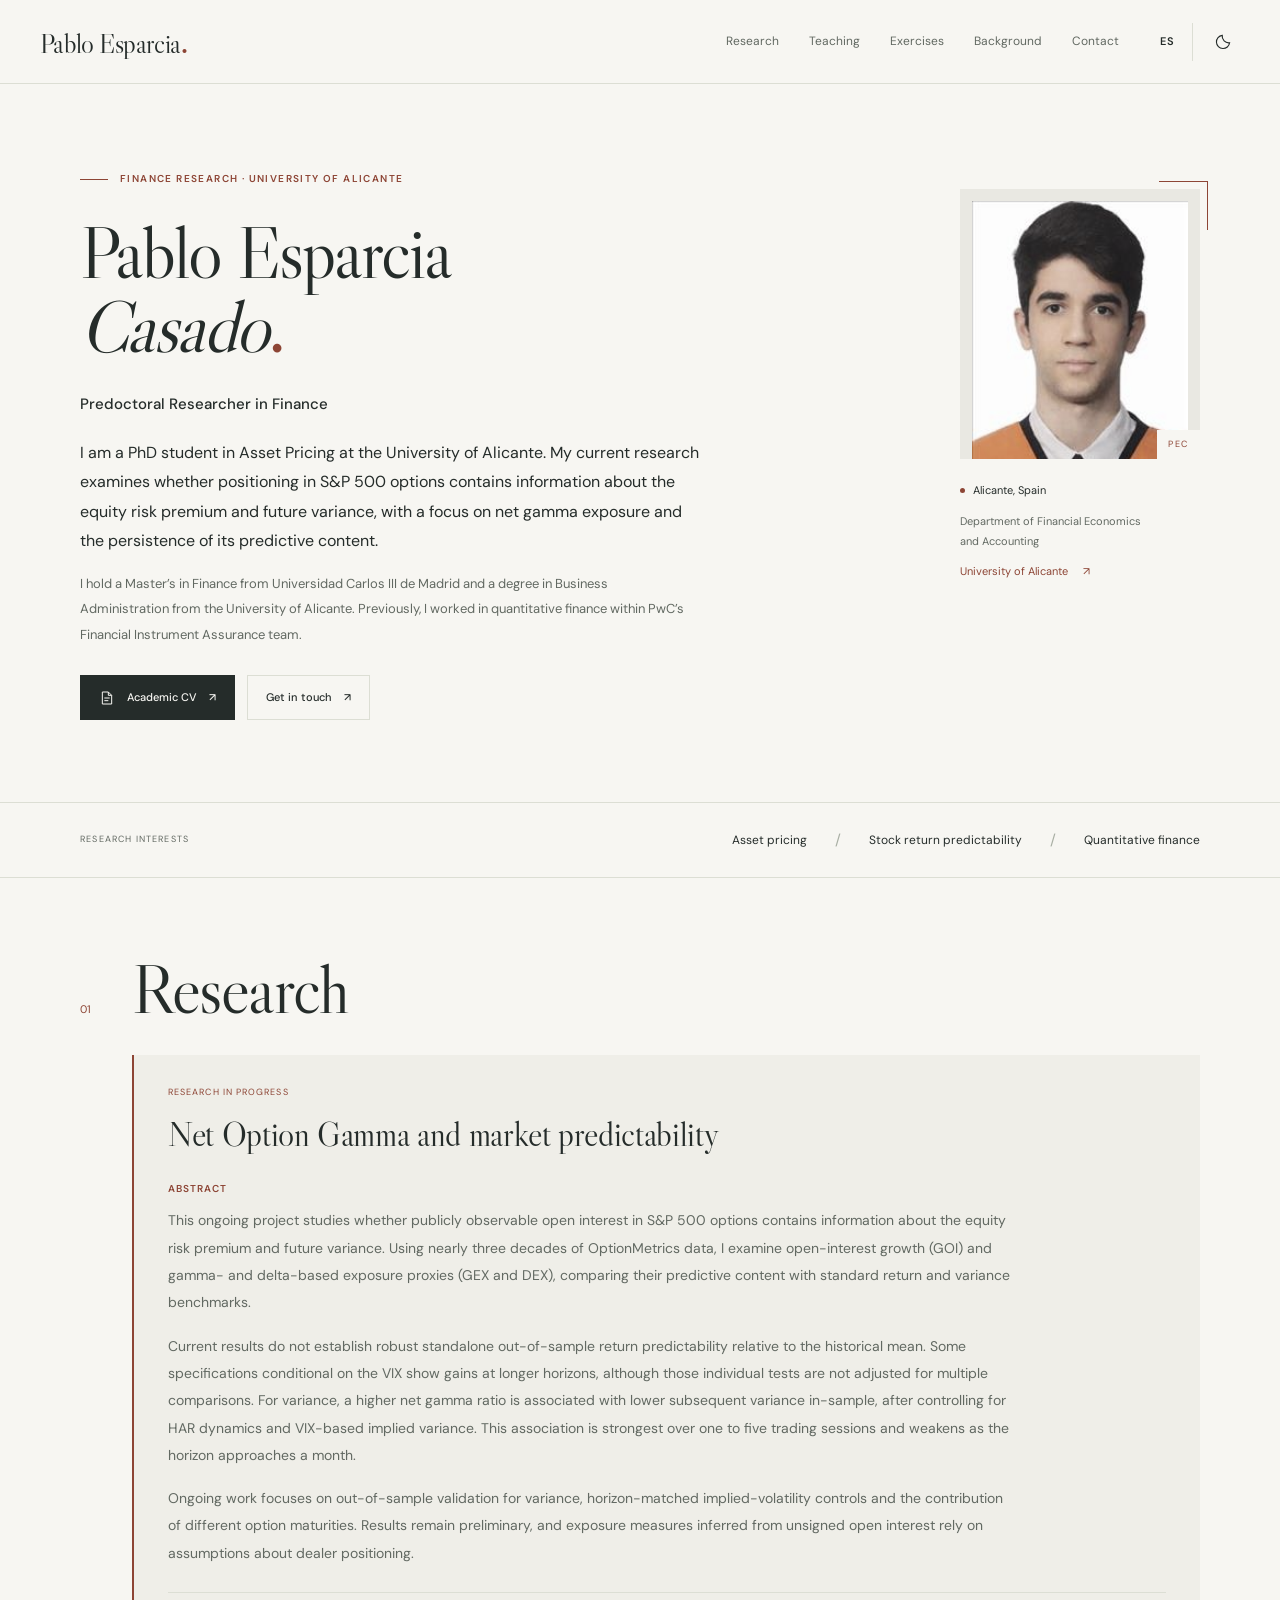
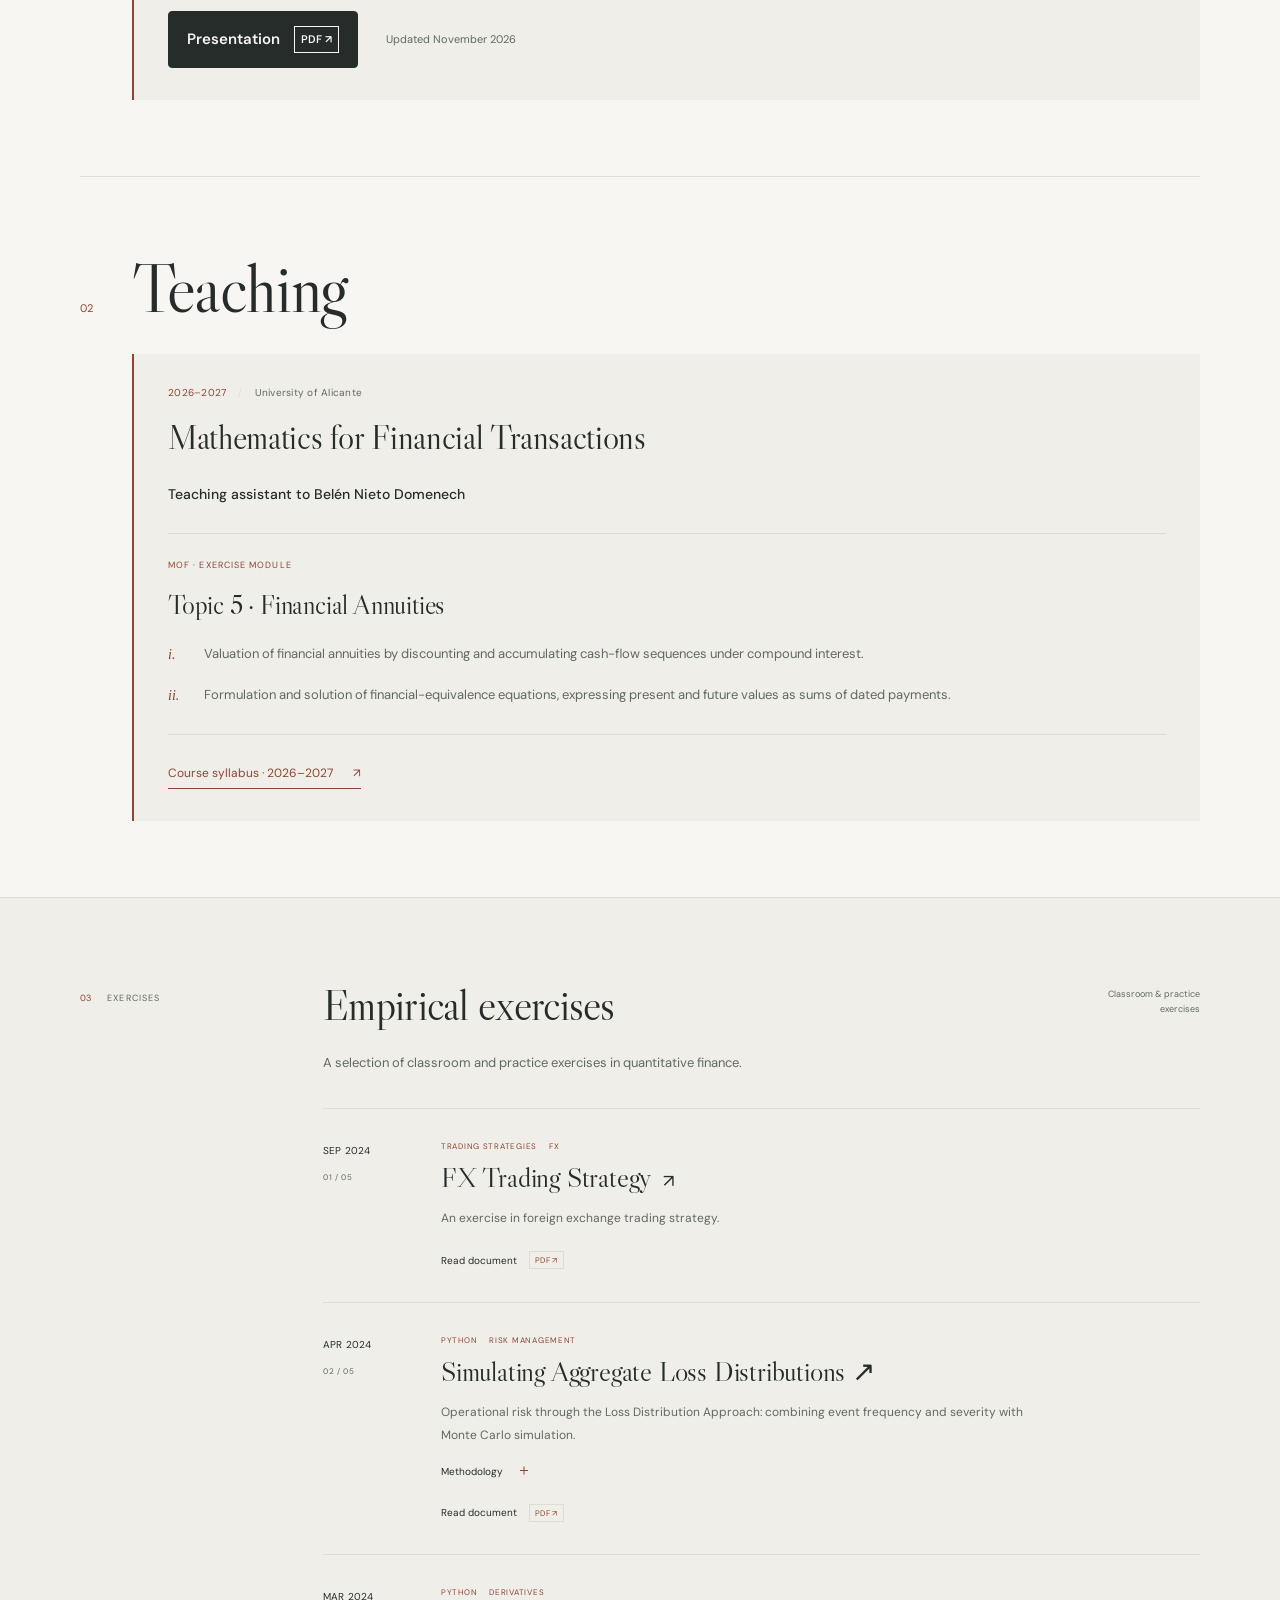
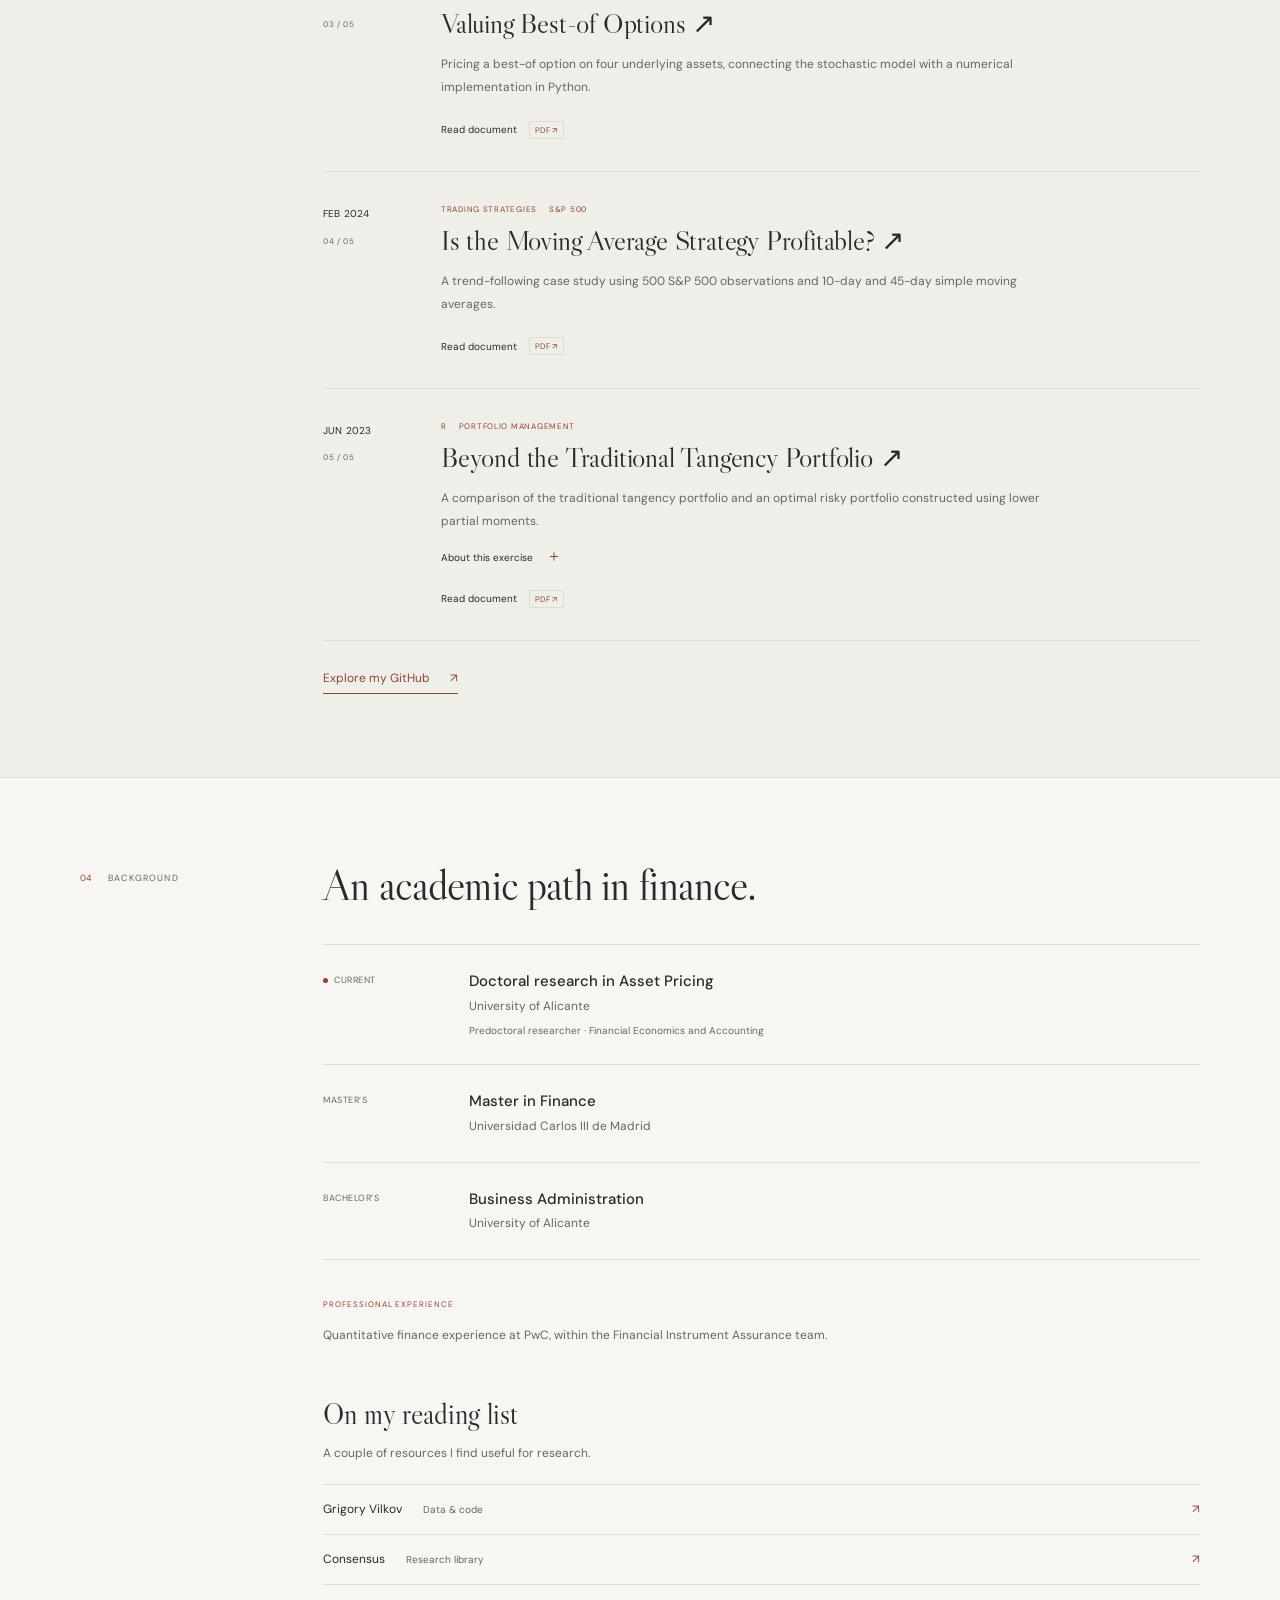
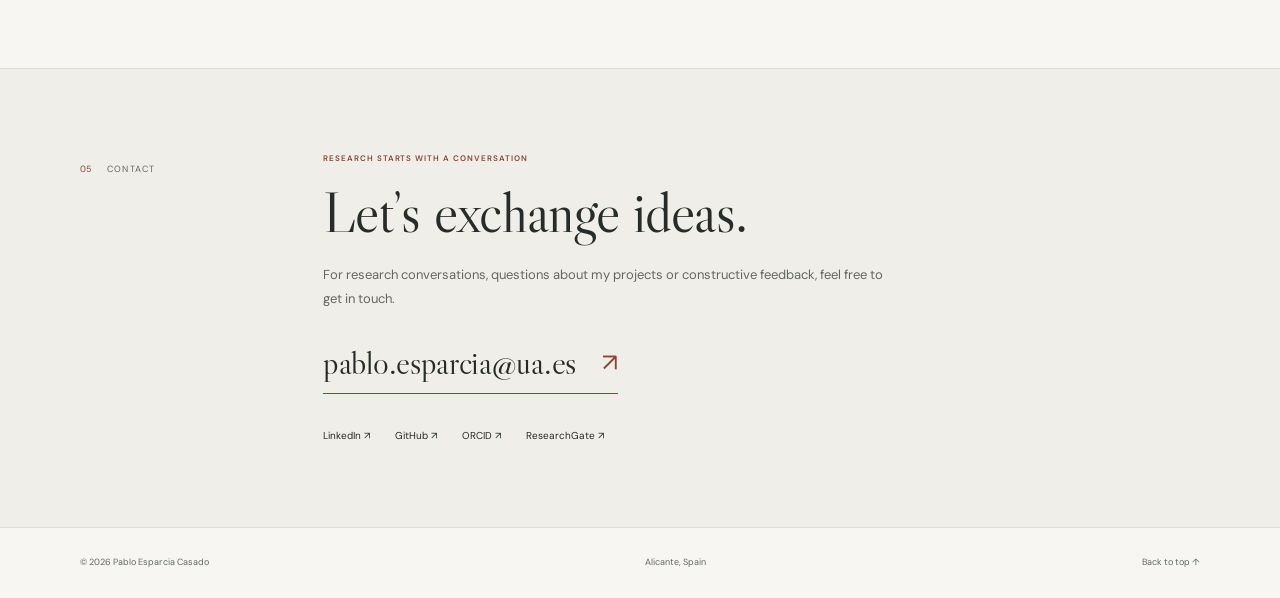
==== commit 9f54b305: "Update presentation link text in index.html" ====
--- a/index.html
+++ b/index.html
@@ -68,7 +68,7 @@
           <p class="research-abstract" data-i18n="researchNextSteps">Ongoing work focuses on out-of-sample validation for variance, horizon-matched implied-volatility controls and the contribution of different option maturities. Results remain preliminary, and exposure measures inferred from unsigned open interest rely on assumptions about dealer positioning.</p>
         </div>
         <div class="research-materials">
-          <a class="project-document" href="./assets/net-option-gamma-2026-11.pdf" target="_blank" rel="noopener noreferrer"><span data-i18n="researchPresentation">Presentation (in Spanish)</span><span class="file-type">PDF ↗</span></a>
+          <a class="project-document" href="./assets/net-option-gamma-2026-11.pdf" target="_blank" rel="noopener noreferrer"><span data-i18n="researchPresentation">Presentation </span><span class="file-type">PDF ↗</span></a>
           <span class="research-update"><span data-i18n="researchUpdatedLabel">Updated</span> <time datetime="2026-11" data-i18n="researchUpdatedDate">November 2026</time></span>
         </div>
       </div>
--- a/styles.css
+++ b/styles.css
@@ -21,4 +21,5 @@
 @media(max-width:390px){.focus-section .section-heading h2{font-size:41px}.focus-section .section-heading{gap:12px}.focus-section .section-body{padding-inline:17px}.research-project-title,.teaching-course-title{font-size:26px}}
 @media print{.focus-section{padding-block:28px}.focus-section .section-heading h2{font-size:36px}.focus-section .section-body{background:none;break-inside:avoid}}
 
-.research-abstract + .research-abstract{margin-top:16px}.research-materials{display:flex;align-items:center;flex-wrap:wrap;gap:12px 28px;margin-top:25px;padding-top:18px;border-top:1px solid var(--line)}.research-materials .project-document{min-height:44px;font-size:12px;flex-wrap:wrap}.research-update{font-size:11px;color:var(--muted)}
+.research-abstract + .research-abstract{margin-top:16px}.research-materials{display:flex;align-items:center;flex-wrap:wrap;gap:12px 28px;margin-top:25px;padding-top:18px;border-top:1px solid var(--line)}.research-materials .project-document{min-height:56px;max-width:100%;padding:14px 18px;gap:14px;border:1px solid var(--ink);border-radius:4px;background:var(--ink);color:var(--paper);font-size:15px;font-weight:600;line-height:1.4;letter-spacing:0;justify-content:center;text-align:center}.research-materials .project-document:hover{background:var(--accent);border-color:var(--accent);color:var(--paper)}.research-materials .file-type{flex-shrink:0;padding:4px 6px;border-color:currentColor;color:inherit;font-size:11px;letter-spacing:0}.research-update{font-size:11px;color:var(--muted)}
+@media(max-width:760px){.research-materials .project-document{width:100%}}
